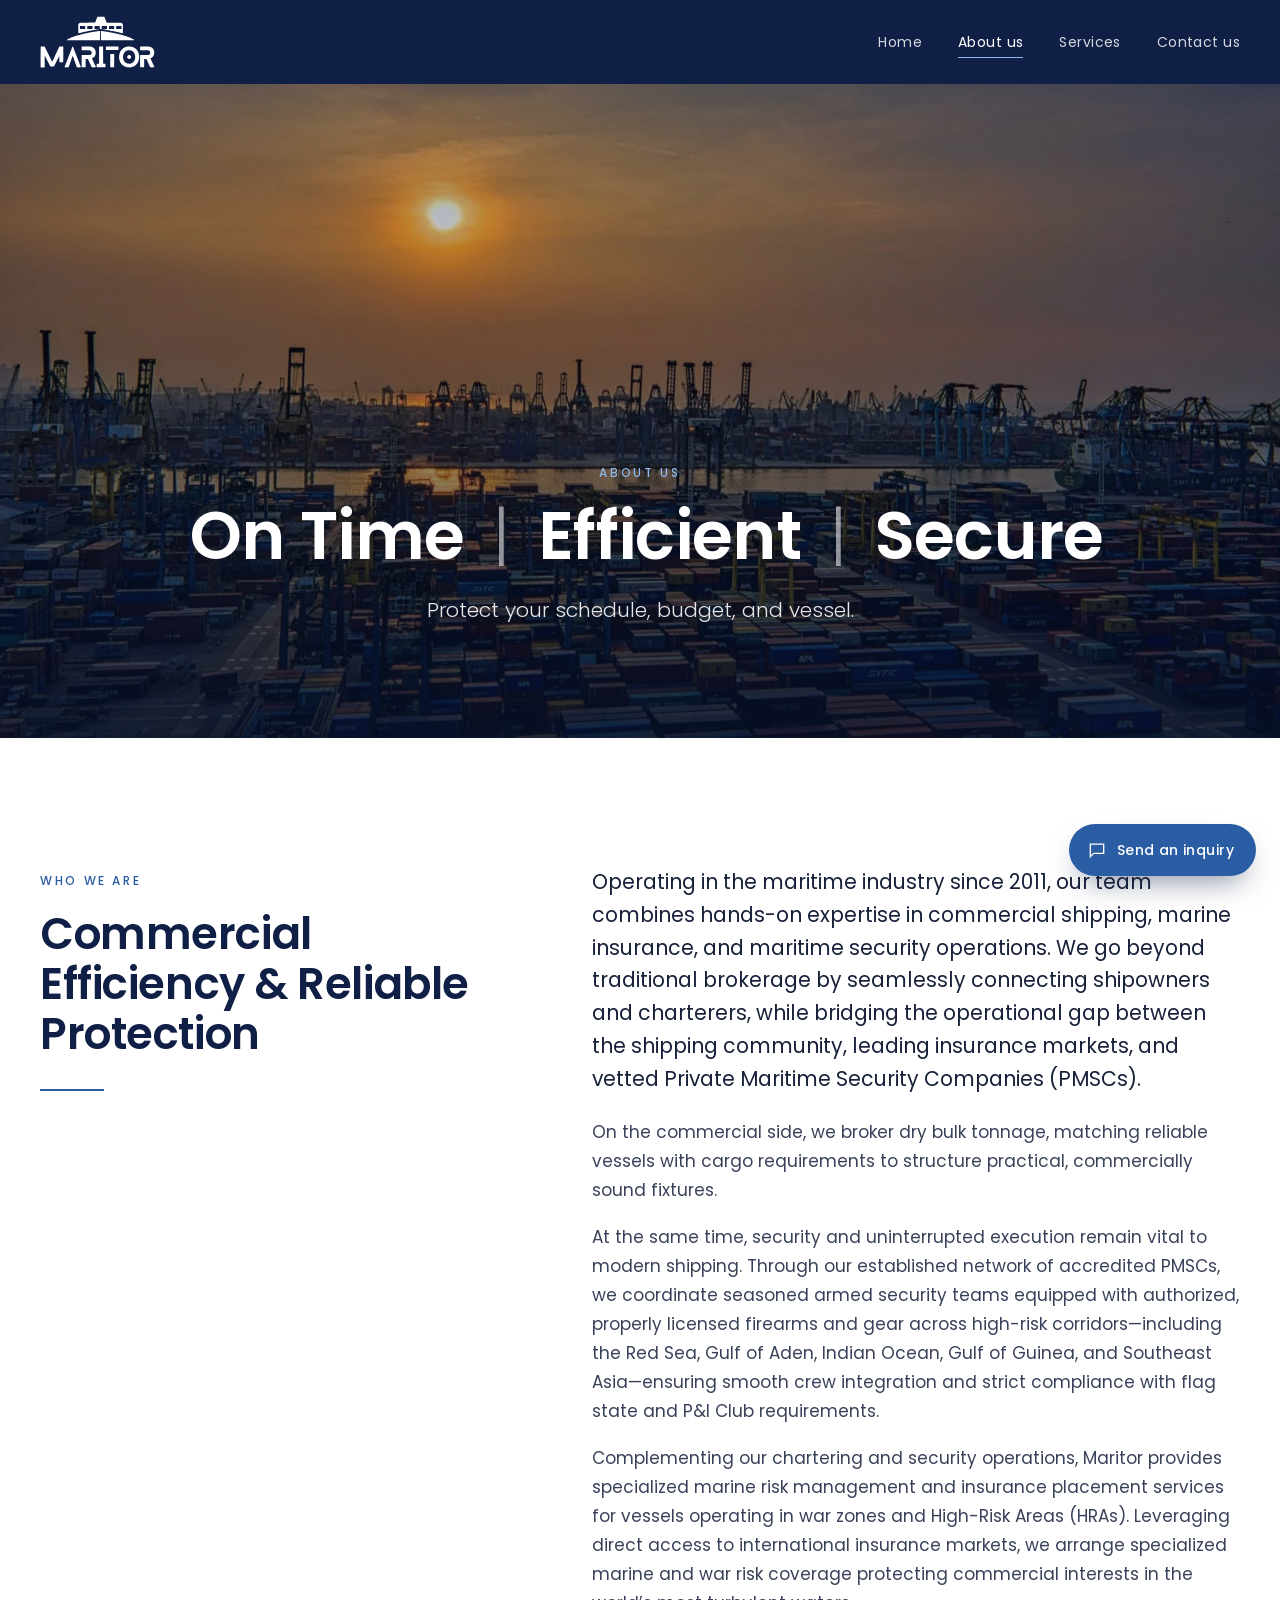
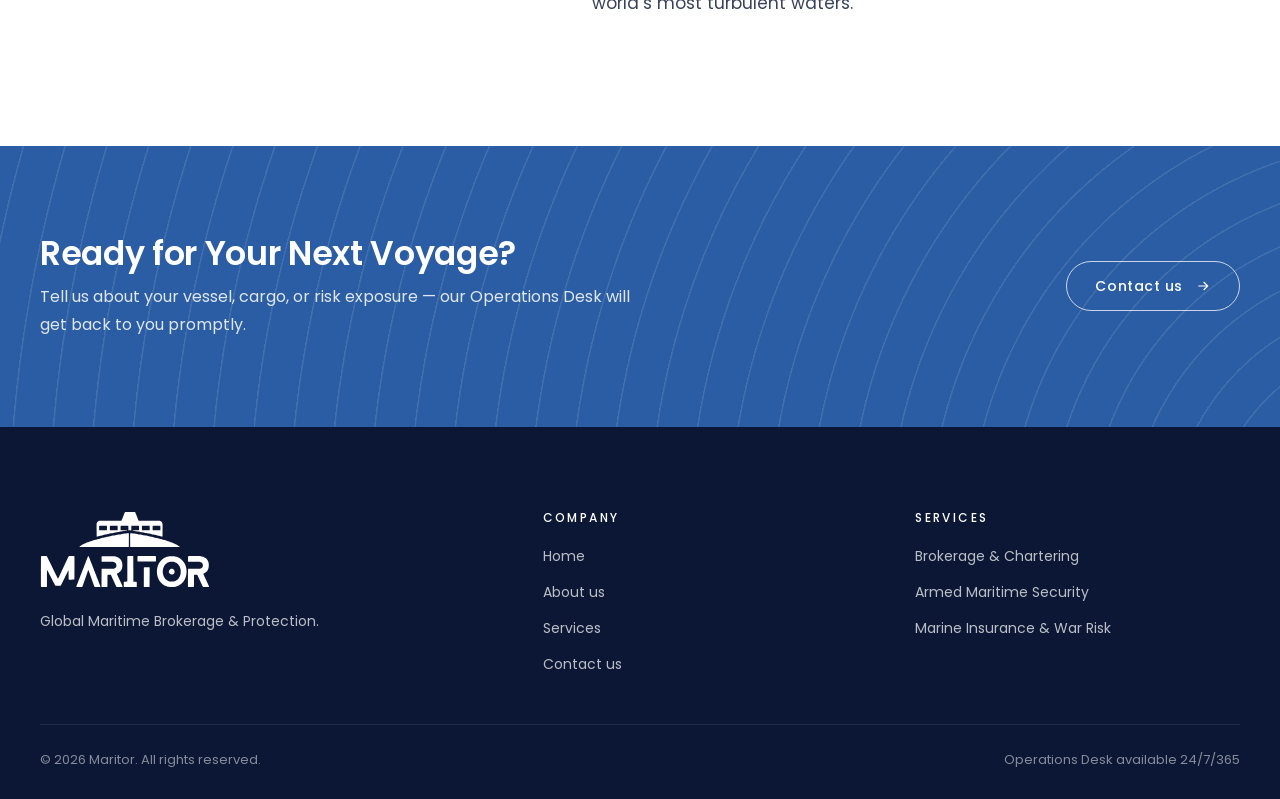
==== about.html @ a43d51b2 "Smooth page transitions (cross-fade, fixed header), remove blur on reveal Co-Authored-By: Claude Son" ====
<!doctype html>
<html lang="en" class="no-js">
<head>
  <meta charset="utf-8">
  <meta name="viewport" content="width=device-width, initial-scale=1">
  <title>About us — Maritor</title>
  <meta name="description" content="Operating in the maritime industry since 2011: chartering brokerage, armed maritime security and war risk insurance arrangement.">
  <link rel="canonical" href="https://maritorshipbrokers.com/about.html">
  <meta property="og:type" content="website">
  <meta property="og:site_name" content="Maritor">
  <meta property="og:title" content="About us — Maritor">
  <meta property="og:description" content="Operating in the maritime industry since 2011: chartering brokerage, armed maritime security and war risk insurance arrangement.">
  <meta property="og:url" content="https://maritorshipbrokers.com/about.html">
  <meta property="og:image" content="https://maritorshipbrokers.com/assets/img/about-port-v3.jpg">
  <meta name="theme-color" content="#0f1f45">
  <link rel="icon" href="assets/img/favicon.svg" type="image/svg+xml">
  <link rel="preconnect" href="https://fonts.googleapis.com">
  <link rel="preconnect" href="https://fonts.gstatic.com" crossorigin>
  <link href="https://fonts.googleapis.com/css2?family=Poppins:wght@300;400;500;600&display=swap" rel="stylesheet">
  <link rel="stylesheet" href="assets/css/style.css?v=10">
</head>
<body>
  <a class="skip-link" href="#main">Skip to content</a>

  <header class="site-header" id="top">
    <div class="container">
      <a class="brand" href="index.html" aria-label="Maritor — Home">
        <img src="assets/img/logo-white.svg" alt="Maritor" width="115" height="52">
      </a>
      <button class="nav-toggle" aria-label="Open menu" aria-expanded="false" aria-controls="site-nav"><span></span><span></span><span></span></button>
      <nav class="nav" id="site-nav" aria-label="Main">
        <ul class="nav__list">
          <li><a class="nav__link" href="index.html">Home</a></li>
          <li><a class="nav__link" href="about.html" aria-current="page">About us</a></li>
          <li><a class="nav__link" href="services.html">Services</a></li>
          <li><a class="nav__link" href="contact.html">Contact us</a></li>
        </ul>
      </nav>
    </div>
  </header>

  <main id="main">
    <section class="page-hero">
      <picture><source type="image/webp" srcset="assets/img/about-port-v3-1200.webp 1200w, assets/img/about-port-v3-2400.webp 2400w" sizes="100vw"><img class="page-hero__img" src="assets/img/about-port-v3.jpg" alt="Aerial view of a container port at dusk" fetchpriority="high" decoding="async"></picture>
      <div class="container page-hero__content">
        <span class="eyebrow eyebrow--light reveal">About us</span>
        <h1 class="page-hero__title page-hero__title--line reveal">On Time <span>|</span> Efficient <span>|</span> Secure</h1>
        <p class="page-hero__lead reveal">Protect your schedule, budget, and vessel.</p>
      </div>
    </section>

    <section class="about">
      <div class="container about__grid">
        <div class="about__heading reveal">
          <span class="eyebrow">Who we are</span>
          <h2>Commercial Efficiency &amp; Reliable Protection</h2>
          <div class="rule"></div>
        </div>
        <div class="about__body reveal">
          <p>Operating in the maritime industry since 2011, our team combines hands-on expertise in commercial shipping, marine insurance, and maritime security operations. We go beyond traditional brokerage by seamlessly connecting shipowners and charterers, while bridging the operational gap between the shipping community, leading insurance markets, and vetted Private Maritime Security Companies (PMSCs).</p>
          <p>On the commercial side, we broker dry bulk tonnage, matching reliable vessels with cargo requirements to structure practical, commercially sound fixtures.</p>
          <p>At the same time, security and uninterrupted execution remain vital to modern shipping. Through our established network of accredited PMSCs, we coordinate seasoned armed security teams equipped with authorized, properly licensed firearms and gear across high-risk corridors&mdash;including the Red Sea, Gulf of Aden, Indian Ocean, Gulf of Guinea, and Southeast Asia&mdash;ensuring smooth crew integration and strict compliance with flag state and P&amp;I Club requirements.</p>
          <p>Complementing our chartering and security operations, Maritor provides specialized marine risk management and insurance placement services for vessels operating in war zones and High-Risk Areas (HRAs). Leveraging direct access to international insurance markets, we arrange specialized marine and war risk coverage protecting commercial interests in the world&rsquo;s most turbulent waters.</p>
        </div>
      </div>
    </section>

    <section class="band">
      <div class="container">
        <div class="band__text reveal">
                    <h2>Ready for Your Next Voyage?</h2>
          <p>Tell us about your vessel, cargo, or risk exposure &mdash; our Operations Desk will get back to you promptly.</p>
        </div>
        <a class="btn btn--ghost reveal" href="contact.html">Contact us <svg viewBox="0 0 24 24" fill="none" stroke="currentColor" stroke-width="1.8" aria-hidden="true"><path d="M5 12h14M13 6l6 6-6 6"/></svg></a>
      </div>
    </section>
  </main>

  <footer class="site-footer">
    <div class="container">
      <div class="footer__top">
        <div class="footer__brand">
          <img src="assets/img/logo-white.svg" alt="Maritor" width="170" height="77">
          <p>Global Maritime Brokerage &amp; Protection.</p>
        </div>
        <div class="footer__col">
          <h3>Company</h3>
          <ul>
            <li><a href="index.html">Home</a></li>
            <li><a href="about.html">About us</a></li>
            <li><a href="services.html">Services</a></li>
            <li><a href="contact.html">Contact us</a></li>
          </ul>
        </div>
        <div class="footer__col">
          <h3>Services</h3>
          <ul>
            <li><a href="services.html#brokerage">Brokerage &amp; Chartering</a></li>
            <li><a href="services.html#security">Armed Maritime Security</a></li>
            <li><a href="services.html#insurance">Marine Insurance &amp; War Risk</a></li>
          </ul>
        </div>
      </div>
      <div class="footer__bottom">
        <span>&copy; <span data-year>2026</span> Maritor. All rights reserved.</span>
        <span>Operations Desk available 24/7/365</span>
      </div>
    </div>
  </footer>

  <script src="assets/js/main.js?v=6" defer></script>
</body>
</html>
---- assets/css/style.css ----
/* ==========================================================================
   MARITOR — global styles
   ========================================================================== */

:root {
  --navy-900: #0b1734;
  --navy-800: #0f1f45;
  --navy-700: #16295a;
  --brand: #2b5da4;
  --brand-600: #234e8c;
  --sky: #8fb8e8;
  --ink: #18213a;
  --muted: #5b6478;
  --line: #e3e7ef;
  --bg-soft: #f4f6fa;
  --white: #ffffff;

  --font: "Poppins", system-ui, -apple-system, "Segoe UI", Roboto, Arial, sans-serif;

  --header-h: 84px;
  --container: 1240px;
  --gutter: clamp(16px, 4vw, 40px);
  --radius: 6px;
  --ease: cubic-bezier(.2, .7, .2, 1);
}

*, *::before, *::after { box-sizing: border-box; }

html { -webkit-text-size-adjust: 100%; scroll-behavior: smooth; scroll-padding-top: var(--header-h); }

body {
  margin: 0;
  font-family: var(--font);
  font-size: 16px;
  line-height: 1.7;
  color: var(--ink);
  background: var(--white);
  -webkit-font-smoothing: antialiased;
  text-rendering: optimizeLegibility;
}

img, video, svg { display: block; max-width: 100%; }
a { color: inherit; text-decoration: none; }
h1, h2, h3, h4 { margin: 0; font-weight: 600; line-height: 1.15; letter-spacing: -0.01em; }
p { margin: 0 0 1.1em; }
p:last-child { margin-bottom: 0; }

.container {
  width: 100%;
  max-width: calc(var(--container) + var(--gutter) * 2);
  margin: 0 auto;
  padding: 0 var(--gutter);
}

.visually-hidden {
  position: absolute !important; width: 1px; height: 1px; overflow: hidden;
  clip: rect(0 0 0 0); white-space: nowrap;
}

.skip-link {
  position: absolute; left: 12px; top: -60px; z-index: 200;
  background: var(--white); color: var(--navy-800); padding: 10px 16px; border-radius: var(--radius);
}
.skip-link:focus { top: 12px; }

:focus-visible { outline: 2px solid var(--sky); outline-offset: 3px; }

/* ---------- Eyebrow / labels ---------- */
.eyebrow {
  display: inline-block;
  font-size: 12px;
  font-weight: 500;
  letter-spacing: 0.22em;
  text-transform: uppercase;
  color: var(--brand);
  margin-bottom: 18px;
}
.eyebrow--light { color: var(--sky); }

/* ---------- Buttons ---------- */
.btn {
  display: inline-flex; align-items: center; gap: 12px;
  height: 50px; padding: 0 28px;
  font: 500 14px/1 var(--font); letter-spacing: 0.04em;
  border-radius: 999px; border: 1px solid transparent;
  cursor: pointer;
  transition: background-color .25s var(--ease), color .25s var(--ease), border-color .25s var(--ease), transform .25s var(--ease);
}
.btn svg { width: 16px; height: 16px; transition: transform .25s var(--ease); }
.btn:hover svg { transform: translateX(4px); }

.btn--primary { background: var(--brand); color: var(--white); }
.btn--primary:hover { background: var(--brand-600); }
.btn--ghost { border-color: rgba(255,255,255,.75); color: var(--white); }
.btn--ghost:hover { background: var(--white); color: var(--navy-800); }
.btn--outline { border-color: var(--navy-800); color: var(--navy-800); }
.btn--outline:hover { background: var(--navy-800); color: var(--white); }

/* ==========================================================================
   Header
   ========================================================================== */
.site-header {
  position: fixed; inset: 0 0 auto 0; z-index: 100;
  height: var(--header-h);
  background: var(--navy-800);
  transition: box-shadow .3s var(--ease), height .3s var(--ease);
}
.site-header.is-scrolled { box-shadow: 0 6px 24px rgba(5, 12, 30, .35); }

.site-header .container {
  height: 100%;
  display: flex; align-items: center; justify-content: space-between; gap: 24px;
}

.brand { display: flex; align-items: center; color: var(--white); }
.brand img { height: 52px; width: auto; }

.nav { display: flex; align-items: center; gap: 40px; }
.nav__list { display: flex; gap: 36px; list-style: none; margin: 0; padding: 0; }
.nav__link {
  position: relative;
  font-size: 14px; font-weight: 400; letter-spacing: 0.03em;
  color: rgba(255,255,255,.82);
  padding: 6px 0;
  transition: color .2s var(--ease);
}
.nav__link::after {
  content: ""; position: absolute; left: 0; right: 0; bottom: 0; height: 1px;
  background: var(--sky); transform: scaleX(0); transform-origin: left;
  transition: transform .3s var(--ease);
}
.nav__link:hover, .nav__link[aria-current="page"] { color: var(--white); }
.nav__link:hover::after, .nav__link[aria-current="page"]::after { transform: scaleX(1); }

.nav-toggle {
  display: none;
  width: 44px; height: 44px; margin-right: -10px;
  background: none; border: 0; cursor: pointer; color: var(--white);
  position: relative;
}
.nav-toggle span {
  position: absolute; left: 11px; right: 11px; height: 2px; background: currentColor;
  transition: transform .3s var(--ease), opacity .2s;
}
.nav-toggle span:nth-child(1) { top: 15px; }
.nav-toggle span:nth-child(2) { top: 21px; }
.nav-toggle span:nth-child(3) { top: 27px; }
.nav-open .nav-toggle span:nth-child(1) { transform: translateY(6px) rotate(45deg); }
.nav-open .nav-toggle span:nth-child(2) { opacity: 0; }
.nav-open .nav-toggle span:nth-child(3) { transform: translateY(-6px) rotate(-45deg); }

@media (max-width: 860px) {
  :root { --header-h: 70px; }
  .brand img { height: 42px; }
  .nav-toggle { display: block; }
  .nav {
    position: fixed; inset: var(--header-h) 0 auto 0;
    background: var(--navy-800);
    border-top: 1px solid rgba(255,255,255,.08);
    padding: 12px var(--gutter) 28px;
    flex-direction: column; align-items: stretch; gap: 0;
    transform: translateY(-8px); opacity: 0; visibility: hidden;
    transition: opacity .25s var(--ease), transform .25s var(--ease), visibility .25s;
  }
  .nav-open .nav { transform: none; opacity: 1; visibility: visible; }
  .nav__list { flex-direction: column; gap: 0; }
  .nav__link { display: block; padding: 16px 0; font-size: 17px; border-bottom: 1px solid rgba(255,255,255,.08); }
  .nav__link::after { display: none; }
}

main { display: block; }

/* ==========================================================================
   HOME — video hero
   ========================================================================== */
.hero {
  position: relative;
  min-height: 100vh; min-height: 100svh;
  display: flex; align-items: flex-end;
  color: var(--white);
  background: var(--navy-900);
  overflow: hidden;
  isolation: isolate;
}
.hero__media {
  position: absolute; inset: 0; z-index: -2;
  width: 100%; height: 100%;
  object-fit: cover; object-position: 50% 50%;
}
.hero::before {
  /* top fade blends into header, left fade carries the copy */
  content: ""; position: absolute; inset: 0; z-index: -1;
  background:
    linear-gradient(180deg, rgba(15,31,69,.92) 0%, rgba(15,31,69,.55) 18%, rgba(15,31,69,0) 42%),
    linear-gradient(90deg, rgba(8,18,42,.55) 0%, rgba(8,18,42,.2) 40%, rgba(8,18,42,0) 60%),
    linear-gradient(0deg, rgba(8,18,42,.7) 0%, rgba(8,18,42,.35) 28%, rgba(8,18,42,0) 50%);
}
.hero__content {
  padding-top: var(--header-h);
  padding-bottom: clamp(48px, 8vh, 96px);
  max-width: 600px;
}
.hero__title {
  font-size: clamp(34px, 4.2vw, 58px);
  font-weight: 600;
  line-height: 1.06;
  margin-bottom: 26px;
}
.hero__lead {
  font-size: clamp(16px, 1.35vw, 19px);
  font-weight: 300;
  line-height: 1.65;
  color: rgba(255,255,255,.88);
  max-width: 540px;
  margin-bottom: 30px;
  padding-left: 20px;
  border-left: 2px solid var(--sky);
}
.hero__scroll {
  position: absolute; left: 50%; bottom: 28px; transform: translateX(-50%);
  width: 26px; height: 42px; border: 1.5px solid rgba(255,255,255,.6); border-radius: 14px;
}
.hero__scroll::after {
  content: ""; position: absolute; left: 50%; top: 8px; width: 3px; height: 8px; margin-left: -1.5px;
  border-radius: 2px; background: var(--white);
  animation: scrollDot 2s var(--ease) infinite;
}
@keyframes scrollDot { 0% { opacity: 0; transform: translateY(0); } 30% { opacity: 1; } 100% { opacity: 0; transform: translateY(14px); } }

@media (max-width: 860px) {
  /* phones: show the full, uncropped video frame, text on navy below it */
  .hero { display: block; min-height: 0; padding-top: var(--header-h); background: var(--navy-900); }
  .hero::before { display: none; }
  .hero__media { position: static; display: block; width: 100%; height: auto; aspect-ratio: 16 / 9; object-fit: contain; z-index: 0; }
  .hero__content { padding: 36px 0 84px; }
  .hero__title { font-size: clamp(32px, 9vw, 44px); }
  .hero__scroll { display: none; }
}

/* ==========================================================================
   HOME — intro + services column (white)
   ========================================================================== */
.intro { padding: clamp(72px, 10vw, 130px) 0; }
.intro__grid {
  display: grid;
  grid-template-columns: minmax(0, 5fr) minmax(0, 7fr);
  gap: clamp(40px, 7vw, 110px);
  align-items: start;
}
.intro__brand img { width: clamp(200px, 22vw, 280px); height: auto; margin-bottom: 34px; }
.intro__brand p { color: var(--muted); max-width: 400px; margin-bottom: 34px; }

.service-list { list-style: none; margin: 0; padding: 0; border-top: 1px solid var(--line); }
.service-list li { border-bottom: 1px solid var(--line); }
.service-list a {
  display: grid; grid-template-columns: 56px 1fr 44px; align-items: center; gap: 16px;
  padding: 30px 4px;
  transition: padding .35s var(--ease), background-color .35s var(--ease);
}
.service-list__num { font-size: 13px; font-weight: 500; letter-spacing: .1em; color: var(--brand); }
.service-list__title { font-size: clamp(20px, 2.1vw, 28px); font-weight: 500; color: var(--navy-800); line-height: 1.25; }
.service-list__arrow {
  width: 44px; height: 44px; border-radius: 50%;
  display: grid; place-items: center;
  border: 1px solid var(--line); color: var(--navy-800);
  transition: background-color .3s var(--ease), color .3s var(--ease), border-color .3s var(--ease), transform .3s var(--ease);
}
.service-list__arrow svg { width: 16px; height: 16px; }
.service-list a:hover { padding-left: 16px; background: var(--bg-soft); }
.service-list a:hover .service-list__arrow { background: var(--brand); border-color: var(--brand); color: var(--white); transform: rotate(-45deg); }

@media (max-width: 860px) {
  .intro__grid { grid-template-columns: 1fr; }
  .service-list a { grid-template-columns: 40px 1fr 40px; padding: 24px 0; }
  .service-list__arrow { width: 40px; height: 40px; }
}

/* ==========================================================================
   Image page hero (About / Services)
   ========================================================================== */
.page-hero {
  position: relative;
  min-height: 82vh; min-height: 82svh;
  display: flex; align-items: flex-end;
  color: var(--white);
  background: var(--navy-900);
  isolation: isolate; overflow: hidden;
}
.page-hero__img {
  position: absolute; inset: 0; z-index: -2;
  width: 100%; height: 100%; object-fit: cover;
  transform: scale(1.04);
  animation: heroZoom 14s var(--ease) forwards;
}
@keyframes heroZoom { to { transform: scale(1); } }
.page-hero::before {
  content: ""; position: absolute; inset: 0; z-index: -1;
  background:
    linear-gradient(180deg, rgba(15,31,69,.55) 0%, rgba(15,31,69,0) 30%),
    linear-gradient(0deg, rgba(8,18,42,.82) 0%, rgba(8,18,42,.35) 45%, rgba(8,18,42,.15) 100%);
}
.page-hero__content {
  padding-top: calc(var(--header-h) + 60px);
  padding-bottom: clamp(56px, 9vw, 110px);
  text-align: center;
  margin: 0 auto;
  max-width: 980px;
}
.page-hero__title {
  font-size: clamp(36px, 6vw, 80px);
  font-weight: 600;
  line-height: 1.05;
  margin-bottom: 22px;
}
.page-hero__lead {
  font-size: clamp(16px, 1.6vw, 21px);
  font-weight: 300;
  color: rgba(255,255,255,.9);
}

/* ==========================================================================
   About — body copy
   ========================================================================== */
.about { padding: clamp(72px, 10vw, 130px) 0; }
.about__grid {
  display: grid;
  grid-template-columns: minmax(0, 5fr) minmax(0, 7fr);
  gap: clamp(36px, 7vw, 110px);
}
.about__heading { position: sticky; top: calc(var(--header-h) + 40px); align-self: start; }
.about__heading h2 { font-size: clamp(30px, 3.4vw, 46px); color: var(--navy-800); }
.about__heading .rule { width: 64px; height: 2px; background: var(--brand); margin-top: 30px; }
.about__body { font-size: 17px; color: #39425a; }
.about__body p:first-child { font-size: clamp(19px, 1.6vw, 22px); line-height: 1.6; color: var(--ink); font-weight: 400; }

@media (max-width: 860px) {
  .about__grid { grid-template-columns: 1fr; }
  .about__heading { position: static; }
}

/* ==========================================================================
   Services — alternating rows
   ========================================================================== */
.services-intro { padding: clamp(64px, 8vw, 100px) 0 clamp(24px, 4vw, 40px); text-align: center; }
.services-intro h2 { font-size: clamp(28px, 3.4vw, 44px); color: var(--navy-800); }

.service {
  display: grid; grid-template-columns: 1fr 1fr;
  min-height: 620px;
}
.service + .service { border-top: 1px solid var(--line); }
.service__media { position: relative; overflow: hidden; background: var(--navy-800); min-height: 360px; }
.service__media img {
  position: absolute; inset: 0; width: 100%; height: 100%; object-fit: cover;
  transition: transform 1.2s var(--ease);
}
.service:hover .service__media img { transform: scale(1.04); }
.service__body {
  display: flex; flex-direction: column; justify-content: center;
  padding: clamp(48px, 7vw, 110px) clamp(24px, 6vw, 100px);
}
.service__num { font-size: 13px; font-weight: 500; letter-spacing: .2em; color: var(--brand); margin-bottom: 18px; }
.service__title { font-size: clamp(28px, 3vw, 42px); color: var(--navy-800); margin-bottom: 28px; }
.service__text { color: #39425a; max-width: 560px; margin-bottom: 36px; }
.service--reverse .service__media { order: 2; }

@media (max-width: 960px) {
  .service { grid-template-columns: 1fr; min-height: 0; }
  .service--reverse .service__media { order: 0; }
  .service__media { aspect-ratio: 16 / 10; min-height: 0; }
}

/* ==========================================================================
   Blue band (pre-footer)
   ========================================================================== */
.band {
  background: var(--brand);
  color: var(--white);
  padding: clamp(56px, 7vw, 90px) 0;
  position: relative; overflow: hidden;
}
.band::after {
  /* subtle wave lines */
  content: ""; position: absolute; inset: 0; pointer-events: none; opacity: .12;
  background: repeating-radial-gradient(circle at 110% 140%, transparent 0 38px, rgba(255,255,255,.9) 39px 40px);
}
.band .container { position: relative; z-index: 1; display: flex; align-items: center; justify-content: space-between; gap: 40px; flex-wrap: wrap; }
.band__text h2 { font-size: clamp(24px, 2.6vw, 36px); margin-bottom: 10px; }
.band__text p { color: rgba(255,255,255,.85); max-width: 620px; }
.band .btn--ghost:hover { color: var(--brand); }

/* ==========================================================================
   Contact page
   ========================================================================== */
.contact {
  padding: calc(var(--header-h) + clamp(56px, 8vw, 110px)) 0 clamp(72px, 10vw, 130px);
  background:
    linear-gradient(180deg, var(--bg-soft) 0%, var(--white) 70%);
}
.contact__grid {
  display: grid; grid-template-columns: minmax(0, 5fr) minmax(0, 7fr);
  gap: clamp(40px, 7vw, 100px); align-items: start;
}
.contact__logo { width: clamp(190px, 20vw, 260px); margin-bottom: 40px; }
.contact__title { font-size: clamp(36px, 4.4vw, 58px); color: var(--navy-800); margin-bottom: 22px; }
.contact__lead { font-size: 18px; color: var(--muted); max-width: 440px; margin-bottom: 40px; }

.ops-card {
  display: flex; gap: 18px; align-items: center;
  padding: 24px 26px;
  background: var(--navy-800); color: var(--white);
  border-radius: 10px;
  max-width: 440px;
}
.ops-card__icon {
  flex: none; width: 52px; height: 52px; border-radius: 50%;
  display: grid; place-items: center;
  background: rgba(143,184,232,.14); color: var(--sky);
}
.ops-card__icon svg { width: 24px; height: 24px; }
.ops-card strong { display: block; font-weight: 500; font-size: 16px; line-height: 1.4; }
.ops-card span { display: flex; align-items: center; gap: 8px; font-size: 14px; color: var(--sky); margin-top: 2px; }
.ops-card span::before {
  content: ""; width: 8px; height: 8px; border-radius: 50%; background: #39d98a;
  box-shadow: 0 0 0 0 rgba(57,217,138,.6); animation: pulse 2s infinite;
}
@keyframes pulse { 70% { box-shadow: 0 0 0 8px rgba(57,217,138,0); } 100% { box-shadow: 0 0 0 0 rgba(57,217,138,0); } }

.form-card {
  background: var(--white);
  border: 1px solid var(--line);
  border-radius: 12px;
  padding: clamp(28px, 4vw, 52px);
  box-shadow: 0 30px 60px -30px rgba(15, 31, 69, .25);
}
.form-card h2 { font-size: 24px; color: var(--navy-800); margin-bottom: 8px; }
.form-card > p { color: var(--muted); font-size: 15px; margin-bottom: 30px; }

.form { display: grid; grid-template-columns: 1fr 1fr; gap: 22px 20px; }
.field { display: flex; flex-direction: column; gap: 8px; }
.field--full { grid-column: 1 / -1; }
.field label { font-size: 13px; font-weight: 500; color: var(--navy-800); letter-spacing: .02em; }
.field label .req { color: var(--brand); }
.field input, .field select, .field textarea {
  width: 100%;
  font: 400 16px/1.4 var(--font); color: var(--ink);
  background: var(--bg-soft);
  border: 1px solid transparent; border-radius: var(--radius);
  padding: 14px 16px;
  transition: border-color .2s, background-color .2s, box-shadow .2s;
  -webkit-appearance: none; appearance: none;
}
.field select {
  background-image: url("data:image/svg+xml,%3Csvg xmlns='http://www.w3.org/2000/svg' viewBox='0 0 24 24' fill='none' stroke='%230f1f45' stroke-width='2'%3E%3Cpath d='m6 9 6 6 6-6'/%3E%3C/svg%3E");
  background-repeat: no-repeat; background-position: right 14px center; background-size: 18px;
  padding-right: 44px; cursor: pointer;
}
.field textarea { min-height: 160px; resize: vertical; }
.field input:focus, .field select:focus, .field textarea:focus {
  outline: none; background: var(--white); border-color: var(--brand); box-shadow: 0 0 0 4px rgba(43,93,164,.12);
}
.field.is-invalid input, .field.is-invalid select, .field.is-invalid textarea { border-color: #d64545; background: #fff6f6; }
.field__error { font-size: 12px; color: #d64545; min-height: 0; display: none; }
.field.is-invalid .field__error { display: block; }

.hp { position: absolute !important; left: -9999px !important; width: 1px; height: 1px; overflow: hidden; }

.form__footer { grid-column: 1 / -1; display: flex; align-items: center; justify-content: space-between; gap: 20px; flex-wrap: wrap; margin-top: 6px; }
.form__note { font-size: 13px; color: var(--muted); margin: 0; }
.form .btn[disabled] { opacity: .6; cursor: progress; }

.form-status {
  grid-column: 1 / -1;
  display: none;
  padding: 16px 18px; border-radius: var(--radius); font-size: 15px;
}
.form-status.is-success { display: block; background: #eaf7f0; color: #17643f; }
.form-status.is-error { display: block; background: #fdeeee; color: #9b2c2c; }

@media (max-width: 960px) {
  .contact__grid { grid-template-columns: 1fr; }
}
@media (max-width: 560px) {
  .form { grid-template-columns: 1fr; }
  .form__footer .btn { width: 100%; justify-content: center; }
}

/* ==========================================================================
   Footer
   ========================================================================== */
.site-footer { background: var(--navy-900); color: rgba(255,255,255,.72); font-size: 14px; }
.footer__top {
  display: grid; grid-template-columns: 1.4fr 1fr 1fr; gap: 48px;
  padding: clamp(56px, 7vw, 84px) 0 48px;
}
.footer__brand img { width: 170px; height: auto; margin-bottom: 22px; }
.footer__brand p { max-width: 340px; }
.footer__col h3 { font-size: 12px; font-weight: 500; letter-spacing: .2em; text-transform: uppercase; color: var(--white); margin-bottom: 20px; }
.footer__col ul { list-style: none; margin: 0; padding: 0; display: grid; gap: 12px; }
.footer__col a { transition: color .2s; }
.footer__col a:hover { color: var(--white); }
.footer__bottom {
  border-top: 1px solid rgba(255,255,255,.08);
  padding: 24px 0 28px;
  display: flex; justify-content: space-between; gap: 16px; flex-wrap: wrap;
  font-size: 13px; color: rgba(255,255,255,.5);
}

@media (max-width: 860px) {
  .footer__top { grid-template-columns: 1fr 1fr; }
  .footer__brand { grid-column: 1 / -1; }
}

/* ==========================================================================
   Reveal on scroll
   ========================================================================== */
.reveal { opacity: 0; transform: translateY(24px); transition: opacity .9s var(--ease), transform .9s var(--ease); }
.reveal.is-visible { opacity: 1; transform: none; }
.no-js .reveal { opacity: 1; transform: none; }

@media (prefers-reduced-motion: reduce) {
  *, *::before, *::after { animation: none !important; transition: none !important; scroll-behavior: auto !important; }
  .reveal { opacity: 1; transform: none; }
}

/* ==========================================================================
   HOME — single screen: video + three columns, no footer
   ========================================================================== */
.page-home { overflow: hidden; height: 100svh; }
.page-home .hero { height: 100vh; height: 100svh; align-items: stretch; }
.hero__inner { display: flex; flex-direction: column; justify-content: flex-end; padding-top: var(--header-h); padding-bottom: 92px; }
.page-home .hero__content { padding: 0 0 clamp(28px, 5vh, 56px); }
.hero-cols {
  display: grid; grid-template-columns: repeat(3, 1fr);
  padding-top: 8px;
}
.hero-col { display: block; padding: 4px 32px; color: var(--white); transition: opacity .25s; }
.hero-col + .hero-col { border-left: 2px solid rgba(255,255,255,.85); }
.hero-col:first-child { padding-left: 0; }
.hero-col h2 { font-size: clamp(17px, 1.5vw, 22px); font-weight: 600; margin-bottom: 10px; }
.hero-col p { font-size: clamp(13px, 1.05vw, 16px); font-weight: 300; line-height: 1.55; color: rgba(255,255,255,.88); margin: 0; }
.hero-col:hover h2 { color: var(--sky); }
.hero__next {
  position: absolute; left: 50%; bottom: 22px; transform: translateX(-50%);
  display: flex; flex-direction: column; align-items: center; gap: 6px;
  font-size: 11px; letter-spacing: .2em; text-transform: uppercase; color: rgba(255,255,255,.75);
}
.hero__next::after {
  content: ""; width: 10px; height: 10px; border-right: 1.5px solid currentColor; border-bottom: 1.5px solid currentColor;
  transform: rotate(45deg); animation: nudge 1.8s var(--ease) infinite;
}
@keyframes nudge { 50% { transform: translateY(5px) rotate(45deg); } }
.page-home .hero::before {
  background:
    linear-gradient(180deg, rgba(15,31,69,.6) 0%, rgba(15,31,69,0) 25%),
    linear-gradient(90deg, rgba(8,18,42,.5) 0%, rgba(8,18,42,0) 55%),
    linear-gradient(0deg, rgba(8,18,42,.85) 0%, rgba(8,18,42,.45) 35%, rgba(8,18,42,0) 60%);
}
@media (max-height: 760px) and (min-width: 861px) {
  .page-home .hero__lead { display: none; }
}
@media (max-width: 860px) {
  .page-home { overflow: auto; height: auto; }
  .page-home .hero { height: auto; }
  .hero__inner { padding-top: 0; padding-bottom: 80px; }
  .hero-cols { grid-template-columns: 1fr; padding-top: 8px; }
  .hero-col, .hero-col:first-child { padding: 20px 0 20px 18px; border-left: 2px solid rgba(255,255,255,.85); margin-top: 14px; }
  .hero-col + .hero-col { border-left-width: 2px; }
}

/* ==========================================================================
   Services hero without photo — continuous with the header
   ========================================================================== */
.page-hero--plain {
  min-height: 0;
  background: var(--navy-800);
  align-items: center;
}
.page-hero--plain::before { display: none; }
.page-hero--plain .page-hero__content {
  padding-top: calc(var(--header-h) + clamp(64px, 9vw, 120px));
  padding-bottom: clamp(64px, 9vw, 120px);
}
.page-hero--plain .page-hero__lead { color: rgba(255,255,255,.72); }
.page-hero--plain + .service { border-top: 0; }

/* ==========================================================================
   Contact — operations desk block
   ========================================================================== */
.ops-desk {
  max-width: 440px;
  padding: 4px 0 4px 26px;
  border-left: 2px solid var(--brand);
}
.ops-desk__label {
  display: block; font-size: 11px; font-weight: 500; letter-spacing: .24em; text-transform: uppercase;
  color: var(--brand); margin-bottom: 12px;
}
.ops-desk__title { font-size: 20px; font-weight: 500; color: var(--navy-800); line-height: 1.35; margin: 0 0 14px; }
.ops-desk__meta {
  display: inline-flex; align-items: center; gap: 10px; margin: 0;
  padding-top: 14px; border-top: 1px solid var(--line);
  font-size: 14px; letter-spacing: .04em; color: var(--muted);
}
.ops-desk__dot { width: 7px; height: 7px; border-radius: 50%; background: #2fbf71; box-shadow: 0 0 0 3px rgba(47,191,113,.15); }

/* ==========================================================================
   Refined motion
   ========================================================================== */
/* header + page intro on load */
.site-header { animation: headerIn .8s var(--ease) both; }
@keyframes headerIn { from { transform: translateY(-100%); } to { transform: none; } }
.brand img { transition: opacity .3s; }
.brand:hover img { opacity: .82; }

/* reveal: slightly softer, with a touch of blur */
.reveal { transition: opacity 1.1s var(--ease), transform 1.1s var(--ease); }

/* image curtain reveal */
.reveal-img img { clip-path: inset(0 0 100% 0); transform: scale(1.08); transition: clip-path 1.3s cubic-bezier(.7,0,.2,1), transform 1.8s var(--ease); }
.reveal-img.is-visible img { clip-path: inset(0 0 0 0); transform: scale(1); }
.service:hover .reveal-img.is-visible img { transform: scale(1.04); }

/* accent rules draw in */
.about__heading .rule { transform: scaleX(0); transform-origin: left; transition: transform 1.2s .3s var(--ease); }
.about__heading.is-visible .rule { transform: scaleX(1); }
.service__num { position: relative; padding-left: 44px; }
.service__num::before { content: ""; position: absolute; left: 0; top: 50%; width: 32px; height: 1px; background: var(--brand); transform: scaleX(0); transform-origin: left; transition: transform 1s .25s var(--ease); }
.is-visible .service__num::before { transform: scaleX(1); }

/* buttons: quiet sheen */
.btn { position: relative; overflow: hidden; }
.btn::after {
  content: ""; position: absolute; top: 0; bottom: 0; left: -60%; width: 40%;
  background: linear-gradient(100deg, transparent, rgba(255,255,255,.28), transparent);
  transform: skewX(-20deg); transition: left .7s var(--ease); pointer-events: none;
}
.btn:hover::after { left: 130%; }

/* home columns: staggered rise + underline on hover */
.hero-cols.is-visible .hero-col { animation: colIn 1s var(--ease) both; }
.hero-cols.is-visible .hero-col:nth-child(2) { animation-delay: .15s; }
.hero-cols.is-visible .hero-col:nth-child(3) { animation-delay: .3s; }
@keyframes colIn { from { opacity: 0; transform: translateY(18px); } to { opacity: 1; transform: none; } }
.hero-col h2 { display: inline; background: linear-gradient(currentColor, currentColor) 0 100% / 0 1px no-repeat; transition: background-size .4s var(--ease), color .25s; }
.hero-col:hover h2 { background-size: 100% 1px; }
.hero-col h2 + p { margin-top: 10px; }

/* video: slow settle on load; slight zoom anchored bottom-left = crops top & right edge */
.page-home .hero__media { --vscale: 1.1; transform-origin: 0 100%; animation: settle 2.4s var(--ease) both; }
@keyframes settle { from { opacity: 0; transform: scale(calc(var(--vscale) + .06)); } to { opacity: 1; transform: scale(var(--vscale)); } }
@media (max-width: 860px) {
  .page-home .hero__media { --vscale: 1; transform-origin: 50% 50%; }
}

/* text legibility over the video */
.page-home .hero__title { text-shadow: 0 2px 6px rgba(4,12,32,.6), 0 8px 36px rgba(4,12,32,.8); }
.page-home .hero__lead { text-shadow: 0 1px 3px rgba(4,12,32,.7), 0 4px 18px rgba(4,12,32,.7); }
.page-home .hero-col h2 { text-shadow: 0 1px 3px rgba(4,12,32,.7), 0 4px 18px rgba(4,12,32,.65); }
.page-home .hero-col p { text-shadow: 0 1px 3px rgba(4,12,32,.8), 0 3px 14px rgba(4,12,32,.7); }
.page-home .btn--ghost { box-shadow: 0 6px 24px rgba(4,12,32,.35); }
.page-home .hero__inner { position: relative; }

/* form fields lift on focus */
.field input, .field select, .field textarea { transition: border-color .2s, background-color .2s, box-shadow .25s, transform .25s; }
.field input:focus, .field select:focus, .field textarea:focus { transform: translateY(-1px); }

/* ==========================================================================
   Floating contact button + inquiry popup (inner pages)
   ========================================================================== */
.fab {
  position: fixed; right: 24px; bottom: 24px; z-index: 90;
  display: inline-flex; align-items: center; gap: 10px;
  height: 52px; padding: 0 22px 0 18px; border-radius: 999px;
  background: var(--brand); color: var(--white); border: 0; cursor: pointer;
  font: 500 14px/1 var(--font); letter-spacing: .03em;
  box-shadow: 0 14px 30px -12px rgba(15,31,69,.6);
  transform: translateY(120%); opacity: 0;
  transition: transform .5s var(--ease), opacity .5s var(--ease), background-color .25s;
}
.fab.is-shown { transform: none; opacity: 1; }
.fab:hover { background: var(--brand-600); }
.fab svg { width: 20px; height: 20px; }

.modal { position: fixed; inset: 0; z-index: 300; display: grid; place-items: center; padding: 16px; visibility: hidden; }
.modal.is-open { visibility: visible; }
.modal__backdrop { position: absolute; inset: 0; background: rgba(8,18,42,.6); backdrop-filter: blur(4px); -webkit-backdrop-filter: blur(4px); opacity: 0; transition: opacity .4s var(--ease); }
.modal.is-open .modal__backdrop { opacity: 1; }
.modal__dialog {
  position: relative; width: 100%; max-width: 520px;
  background: var(--white); border-radius: 14px; overflow: hidden;
  box-shadow: 0 40px 80px -30px rgba(5,12,30,.6);
  opacity: 0; transform: translateY(24px) scale(.98);
  transition: opacity .45s var(--ease), transform .45s var(--ease);
}
.modal.is-open .modal__dialog { opacity: 1; transform: none; }
.modal__top {
  padding: 30px 34px 26px; color: var(--white);
  background: radial-gradient(120% 120% at 100% 0%, rgba(43,93,164,.9), rgba(15,31,69,1) 70%);
}
.modal__top img { width: 120px; margin-bottom: 22px; }
.modal__top h2 { font-size: 26px; margin-bottom: 8px; }
.modal__top p { color: rgba(255,255,255,.82); font-size: 15px; margin: 0; }
.modal__body { padding: 26px 34px 32px; }
.modal__list { list-style: none; padding: 0; margin: 0 0 26px; display: grid; gap: 10px; }
.modal__list a {
  display: flex; align-items: center; justify-content: space-between; gap: 12px;
  padding: 14px 16px; border: 1px solid var(--line); border-radius: 8px;
  font-weight: 500; color: var(--navy-800);
  transition: border-color .25s, background-color .25s, padding .25s var(--ease);
}
.modal__list a:hover { border-color: var(--brand); background: var(--bg-soft); padding-left: 20px; }
.modal__list svg { width: 16px; height: 16px; color: var(--brand); flex: none; }
.modal__actions { display: flex; justify-content: space-between; align-items: center; gap: 16px; flex-wrap: wrap; }
.modal__later { background: none; border: 0; color: var(--muted); font: 400 14px var(--font); cursor: pointer; padding: 8px 0; }
.modal__later:hover { color: var(--navy-800); }
.modal__close {
  position: absolute; top: 14px; right: 14px; width: 38px; height: 38px; border-radius: 50%;
  border: 0; background: rgba(255,255,255,.12); color: var(--white); cursor: pointer;
  display: grid; place-items: center; transition: background-color .25s, transform .25s;
}
.modal__close:hover { background: rgba(255,255,255,.24); transform: rotate(90deg); }
.modal__close svg { width: 18px; height: 18px; }
.ops-dot { display: inline-flex; align-items: center; gap: 8px; font-size: 13px; color: var(--sky); margin-top: 14px; }
.ops-dot::before { content: ""; width: 8px; height: 8px; border-radius: 50%; background: #39d98a; animation: pulse 2s infinite; }
@media (max-width: 560px) {
  .fab span { display: none; }
  .fab { padding: 0; width: 56px; justify-content: center; right: 16px; bottom: 16px; }
  .modal__top, .modal__body { padding-left: 22px; padding-right: 22px; }
}

.page-hero__title--line { font-size: clamp(30px, 5.2vw, 68px); white-space: nowrap; }
.page-hero__title--line span { font-weight: 300; opacity: .55; margin: 0 .2em; }
@media (max-width: 560px) { .page-hero__title--line { white-space: normal; } }


/* ==========================================================================
   Page transitions: slow, soft cross-fade. Header stays still.
   ========================================================================== */
@view-transition { navigation: auto; }
.site-header { view-transition-name: site-header; }
::view-transition-group(site-header) { animation-duration: 0s; }
::view-transition-old(site-header), ::view-transition-new(site-header) { animation: none; mix-blend-mode: normal; }
::view-transition-old(root) { animation: vtOut .7s cubic-bezier(.4,0,.2,1) both; }
::view-transition-new(root) { animation: vtIn 1s cubic-bezier(.22,.61,.36,1) .12s both; }
@keyframes vtOut { to { opacity: 0; } }
@keyframes vtIn  { from { opacity: 0; transform: translateY(10px); } to { opacity: 1; transform: none; } }

/* fallback for browsers without cross-document view transitions */
.vt-fallback main, .vt-fallback .site-footer { animation: pageIn 1s cubic-bezier(.22,.61,.36,1) both; }
@keyframes pageIn { from { opacity: 0; transform: translateY(10px); } to { opacity: 1; transform: none; } }
.vt-fallback.page-leaving main, .vt-fallback.page-leaving .site-footer { opacity: 0; transition: opacity .55s cubic-bezier(.4,0,.2,1); }
@media (prefers-reduced-motion: reduce) {
  ::view-transition-group(*), ::view-transition-old(*), ::view-transition-new(*) { animation: none !important; }
}
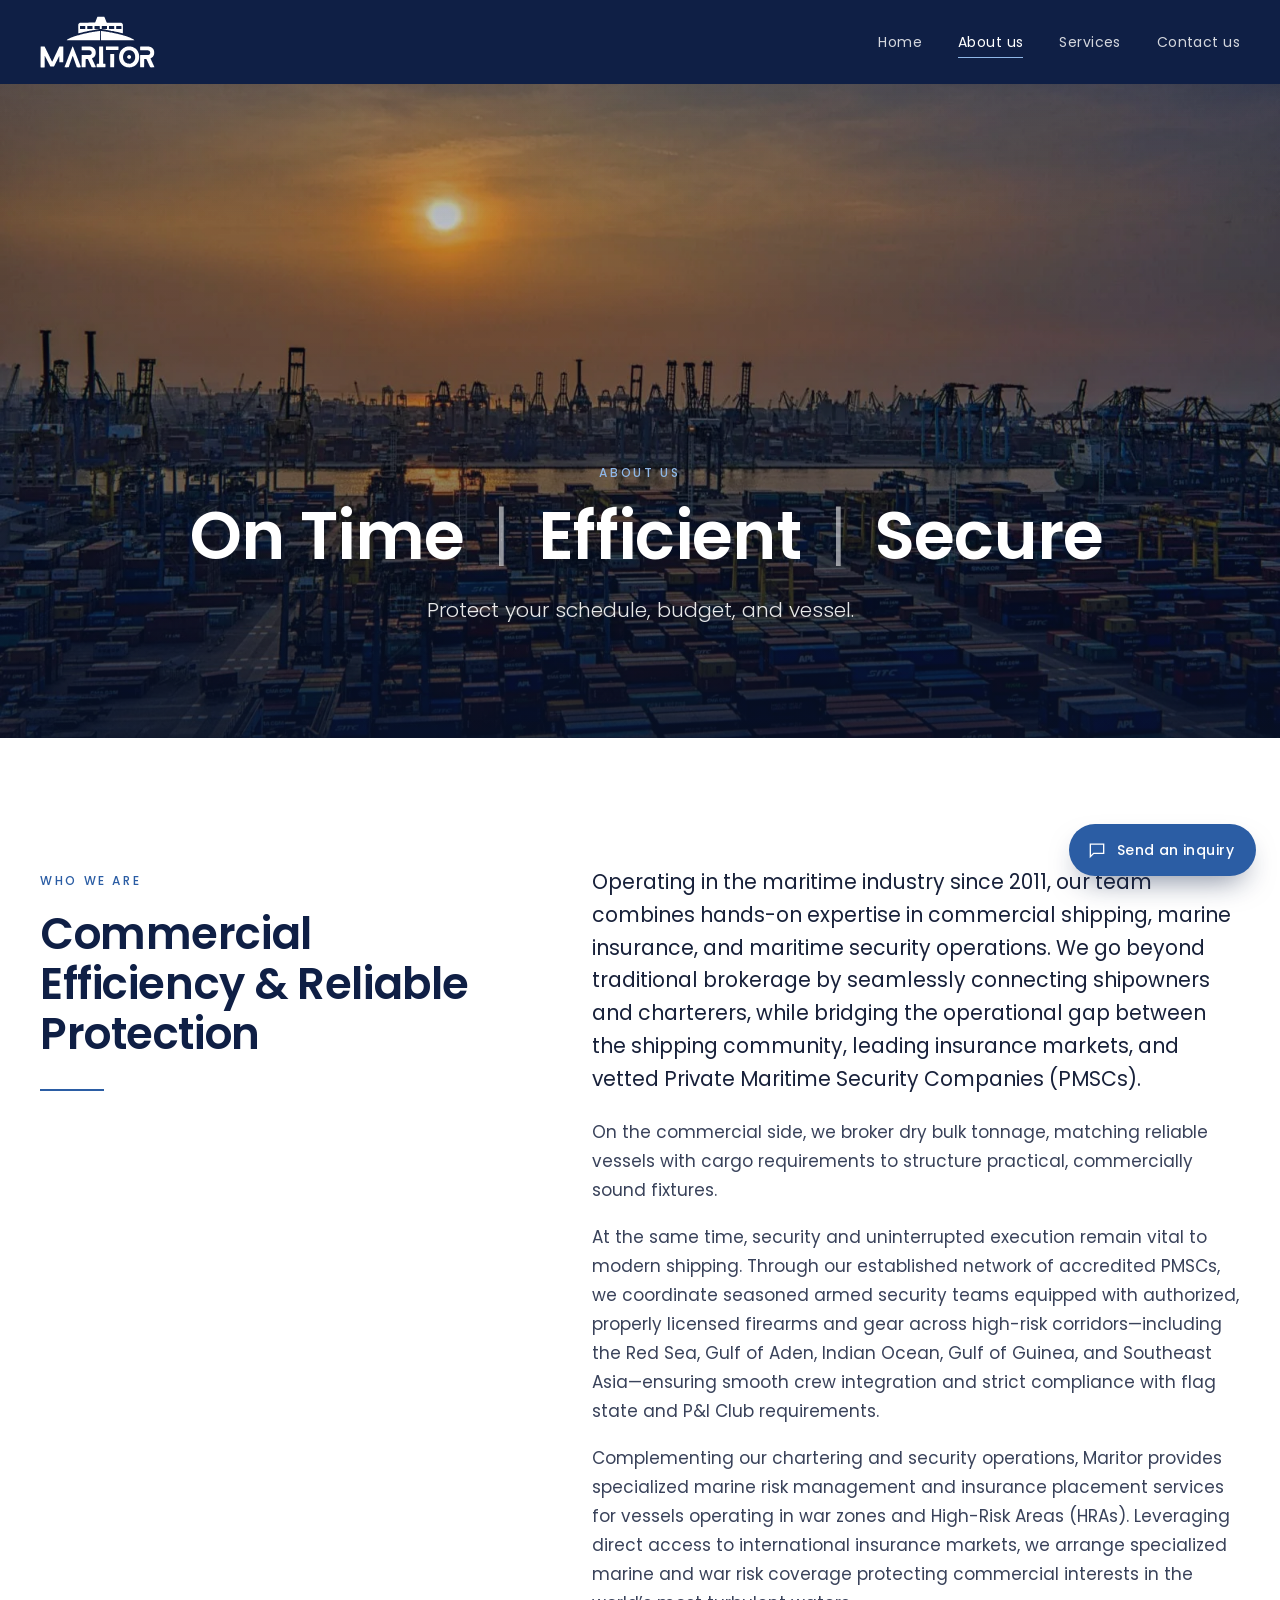
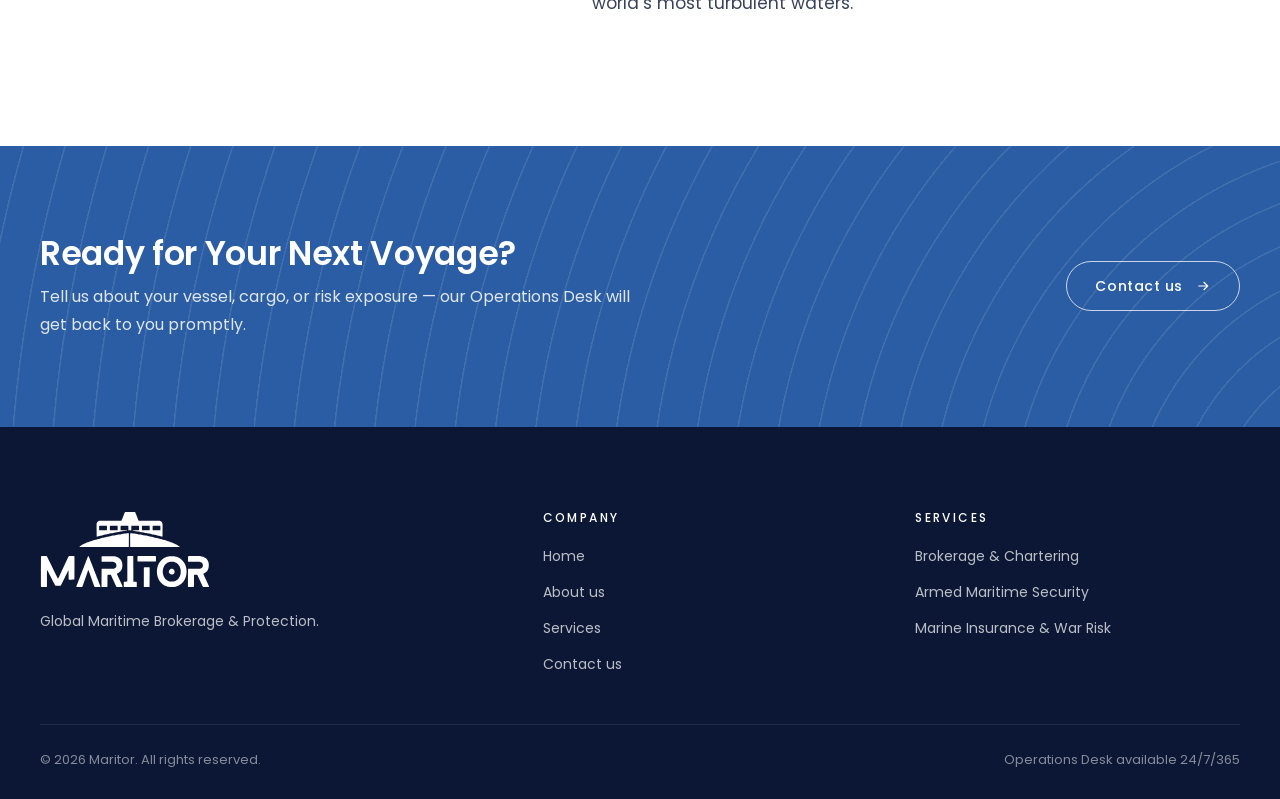
==== commit 70357ac1: "Revert "Smooth page transitions (cross-fade, fixed header), remove blur on reveal" This reverts comm" ====
--- a/about.html
+++ b/about.html
@@ -17,7 +17,7 @@
   <link rel="preconnect" href="https://fonts.googleapis.com">
   <link rel="preconnect" href="https://fonts.gstatic.com" crossorigin>
   <link href="https://fonts.googleapis.com/css2?family=Poppins:wght@300;400;500;600&display=swap" rel="stylesheet">
-  <link rel="stylesheet" href="assets/css/style.css?v=10">
+  <link rel="stylesheet" href="assets/css/style.css?v=9">
 </head>
 <body>
   <a class="skip-link" href="#main">Skip to content</a>
@@ -108,6 +108,6 @@
     </div>
   </footer>
 
-  <script src="assets/js/main.js?v=6" defer></script>
+  <script src="assets/js/main.js?v=5" defer></script>
 </body>
 </html>
--- a/assets/css/style.css
+++ b/assets/css/style.css
@@ -614,7 +614,8 @@
 .brand:hover img { opacity: .82; }
 
 /* reveal: slightly softer, with a touch of blur */
-.reveal { transition: opacity 1.1s var(--ease), transform 1.1s var(--ease); }
+.reveal { filter: blur(6px); transition: opacity 1s var(--ease), transform 1s var(--ease), filter 1s var(--ease); }
+.reveal.is-visible { filter: none; }
 
 /* image curtain reveal */
 .reveal-img img { clip-path: inset(0 0 100% 0); transform: scale(1.08); transition: clip-path 1.3s cubic-bezier(.7,0,.2,1), transform 1.8s var(--ease); }
@@ -732,24 +733,3 @@
 .page-hero__title--line { font-size: clamp(30px, 5.2vw, 68px); white-space: nowrap; }
 .page-hero__title--line span { font-weight: 300; opacity: .55; margin: 0 .2em; }
 @media (max-width: 560px) { .page-hero__title--line { white-space: normal; } }
-
-
-/* ==========================================================================
-   Page transitions: slow, soft cross-fade. Header stays still.
-   ========================================================================== */
-@view-transition { navigation: auto; }
-.site-header { view-transition-name: site-header; }
-::view-transition-group(site-header) { animation-duration: 0s; }
-::view-transition-old(site-header), ::view-transition-new(site-header) { animation: none; mix-blend-mode: normal; }
-::view-transition-old(root) { animation: vtOut .7s cubic-bezier(.4,0,.2,1) both; }
-::view-transition-new(root) { animation: vtIn 1s cubic-bezier(.22,.61,.36,1) .12s both; }
-@keyframes vtOut { to { opacity: 0; } }
-@keyframes vtIn  { from { opacity: 0; transform: translateY(10px); } to { opacity: 1; transform: none; } }
-
-/* fallback for browsers without cross-document view transitions */
-.vt-fallback main, .vt-fallback .site-footer { animation: pageIn 1s cubic-bezier(.22,.61,.36,1) both; }
-@keyframes pageIn { from { opacity: 0; transform: translateY(10px); } to { opacity: 1; transform: none; } }
-.vt-fallback.page-leaving main, .vt-fallback.page-leaving .site-footer { opacity: 0; transition: opacity .55s cubic-bezier(.4,0,.2,1); }
-@media (prefers-reduced-motion: reduce) {
-  ::view-transition-group(*), ::view-transition-old(*), ::view-transition-new(*) { animation: none !important; }
-}
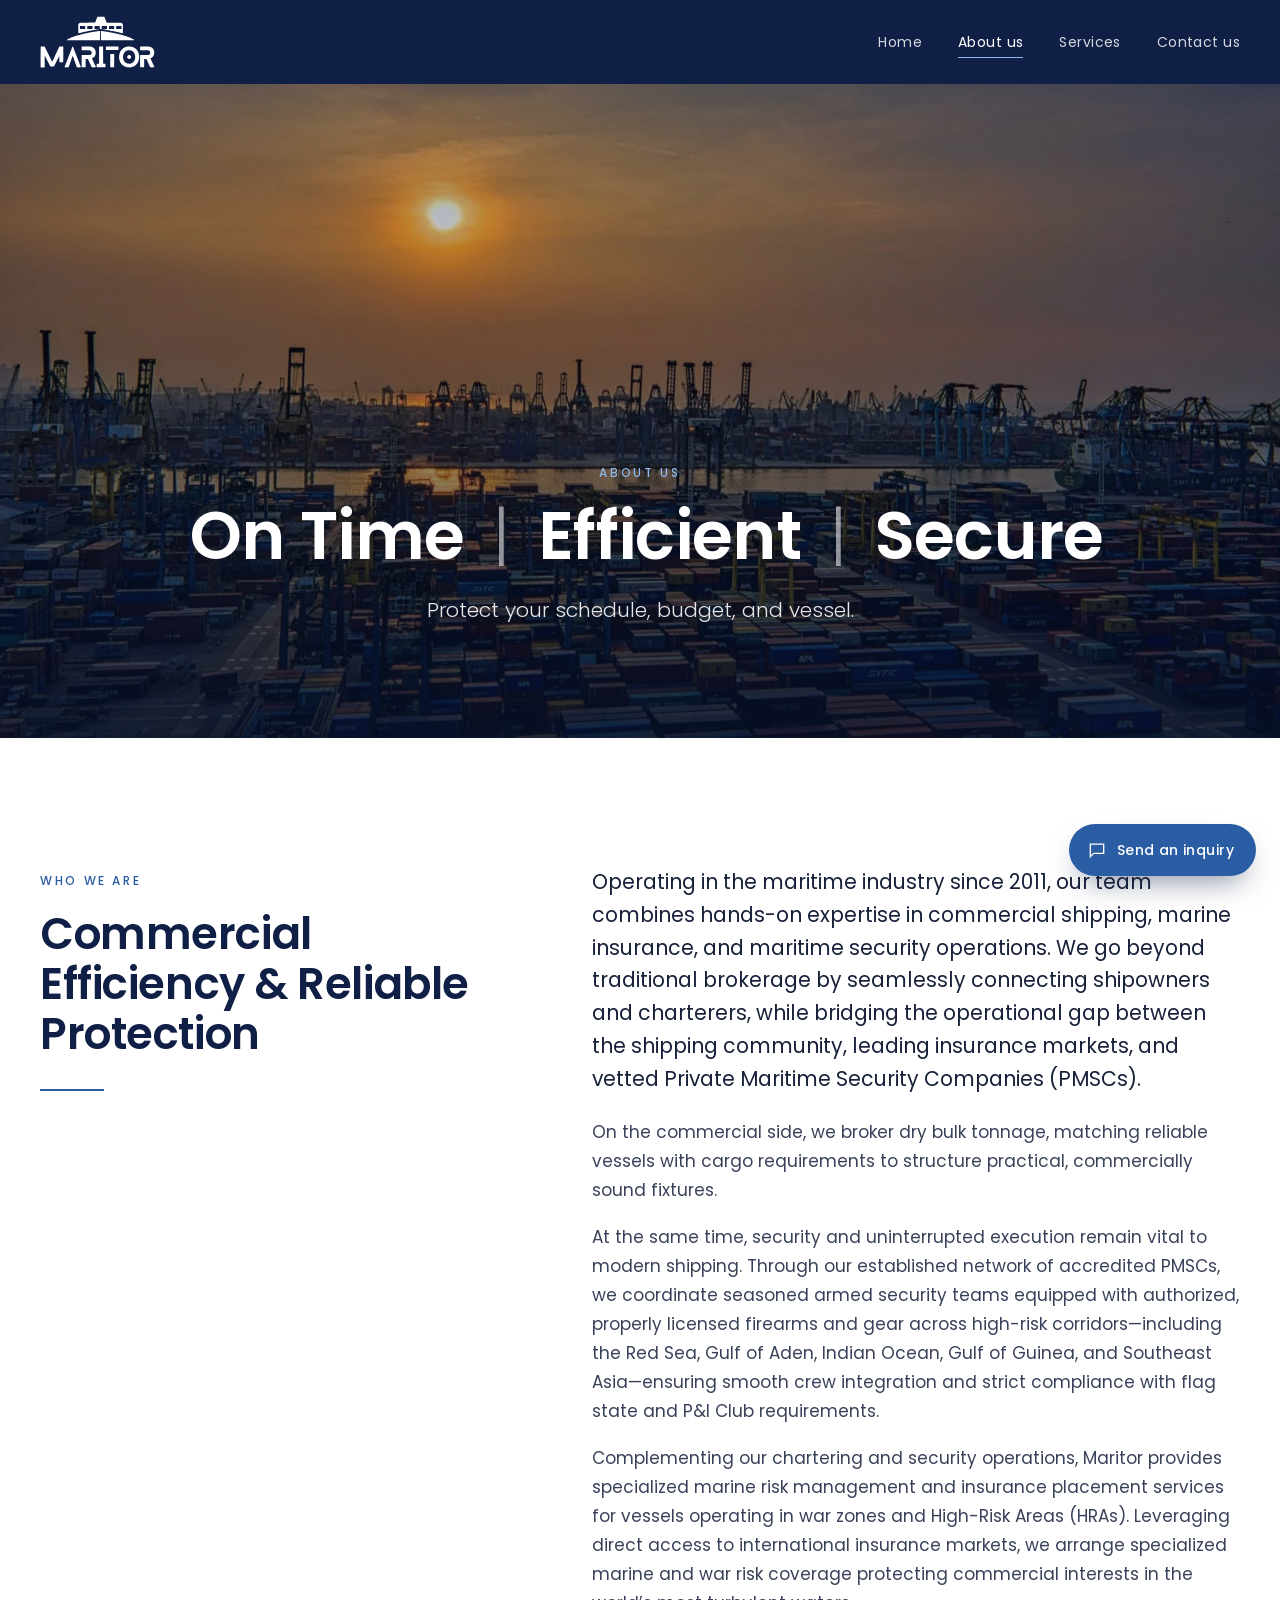
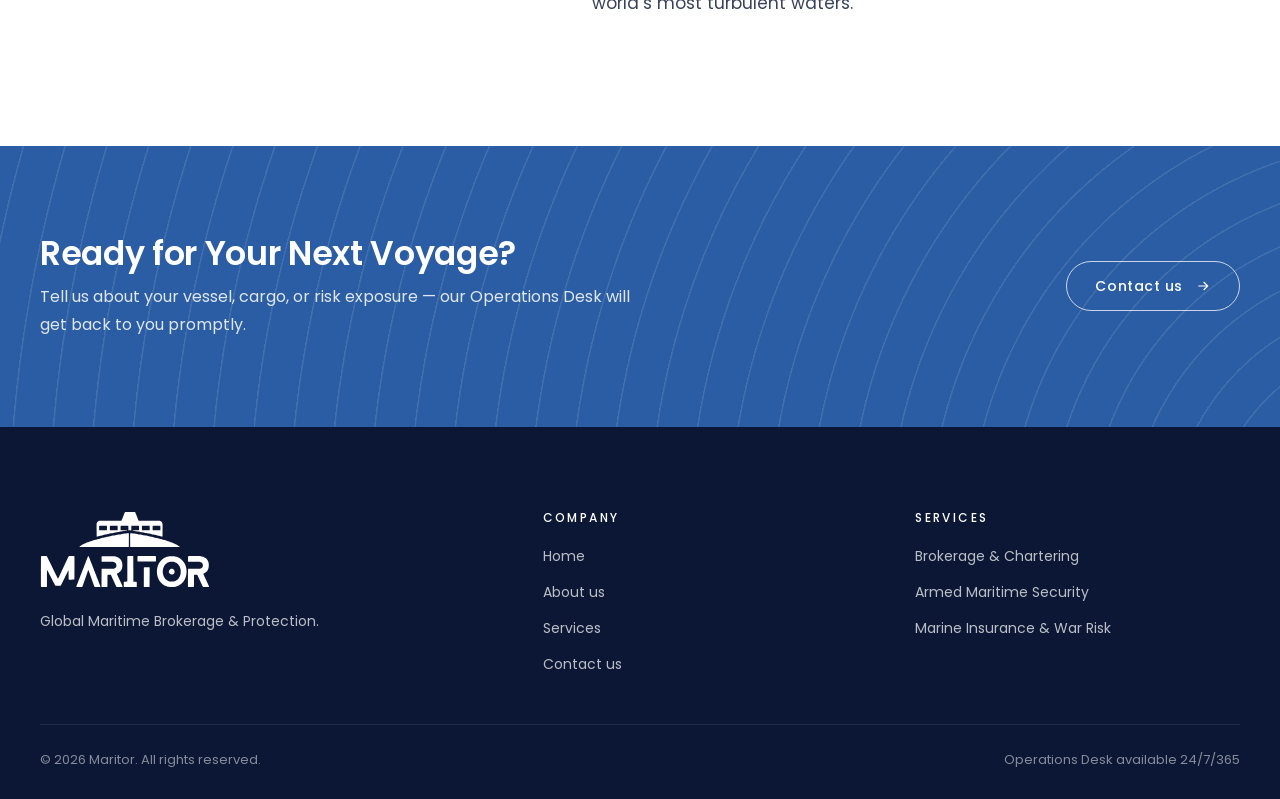
==== commit 48372a94: "Revert "Fix fallback page fade-out being overridden by animation fill-mode" This reverts commit 8ebf" ====
--- a/about.html
+++ b/about.html
@@ -17,7 +17,7 @@
   <link rel="preconnect" href="https://fonts.googleapis.com">
   <link rel="preconnect" href="https://fonts.gstatic.com" crossorigin>
   <link href="https://fonts.googleapis.com/css2?family=Poppins:wght@300;400;500;600&display=swap" rel="stylesheet">
-  <link rel="stylesheet" href="assets/css/style.css?v=9">
+  <link rel="stylesheet" href="assets/css/style.css?v=10">
 </head>
 <body>
   <a class="skip-link" href="#main">Skip to content</a>
@@ -108,6 +108,6 @@
     </div>
   </footer>
 
-  <script src="assets/js/main.js?v=5" defer></script>
+  <script src="assets/js/main.js?v=6" defer></script>
 </body>
 </html>
--- a/assets/css/style.css
+++ b/assets/css/style.css
@@ -614,8 +614,7 @@
 .brand:hover img { opacity: .82; }
 
 /* reveal: slightly softer, with a touch of blur */
-.reveal { filter: blur(6px); transition: opacity 1s var(--ease), transform 1s var(--ease), filter 1s var(--ease); }
-.reveal.is-visible { filter: none; }
+.reveal { transition: opacity 1.1s var(--ease), transform 1.1s var(--ease); }
 
 /* image curtain reveal */
 .reveal-img img { clip-path: inset(0 0 100% 0); transform: scale(1.08); transition: clip-path 1.3s cubic-bezier(.7,0,.2,1), transform 1.8s var(--ease); }
@@ -733,3 +732,24 @@
 .page-hero__title--line { font-size: clamp(30px, 5.2vw, 68px); white-space: nowrap; }
 .page-hero__title--line span { font-weight: 300; opacity: .55; margin: 0 .2em; }
 @media (max-width: 560px) { .page-hero__title--line { white-space: normal; } }
+
+
+/* ==========================================================================
+   Page transitions: slow, soft cross-fade. Header stays still.
+   ========================================================================== */
+@view-transition { navigation: auto; }
+.site-header { view-transition-name: site-header; }
+::view-transition-group(site-header) { animation-duration: 0s; }
+::view-transition-old(site-header), ::view-transition-new(site-header) { animation: none; mix-blend-mode: normal; }
+::view-transition-old(root) { animation: vtOut .7s cubic-bezier(.4,0,.2,1) both; }
+::view-transition-new(root) { animation: vtIn 1s cubic-bezier(.22,.61,.36,1) .12s both; }
+@keyframes vtOut { to { opacity: 0; } }
+@keyframes vtIn  { from { opacity: 0; transform: translateY(10px); } to { opacity: 1; transform: none; } }
+
+/* fallback for browsers without cross-document view transitions */
+.vt-fallback main, .vt-fallback .site-footer { animation: pageIn 1s cubic-bezier(.22,.61,.36,1) both; }
+@keyframes pageIn { from { opacity: 0; transform: translateY(10px); } to { opacity: 1; transform: none; } }
+.vt-fallback.page-leaving main, .vt-fallback.page-leaving .site-footer { opacity: 0; transition: opacity .55s cubic-bezier(.4,0,.2,1); }
+@media (prefers-reduced-motion: reduce) {
+  ::view-transition-group(*), ::view-transition-old(*), ::view-transition-new(*) { animation: none !important; }
+}
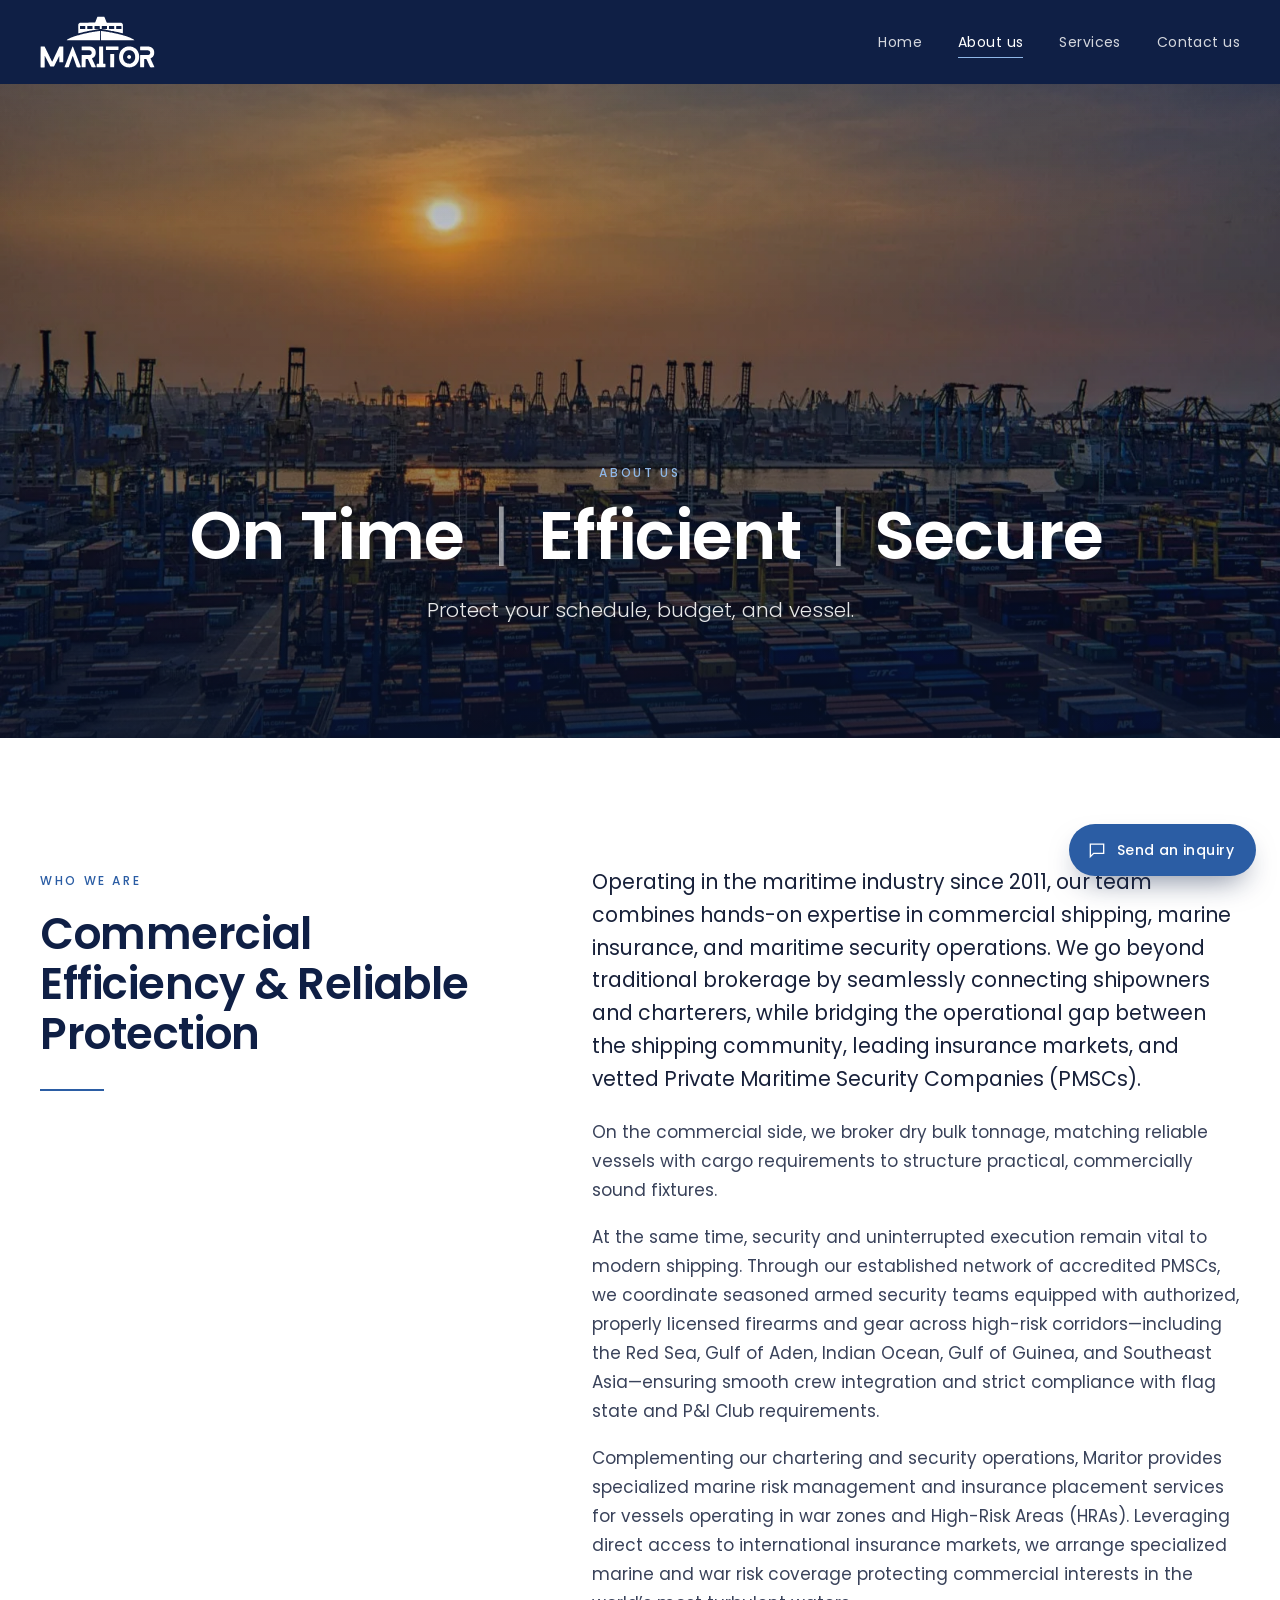
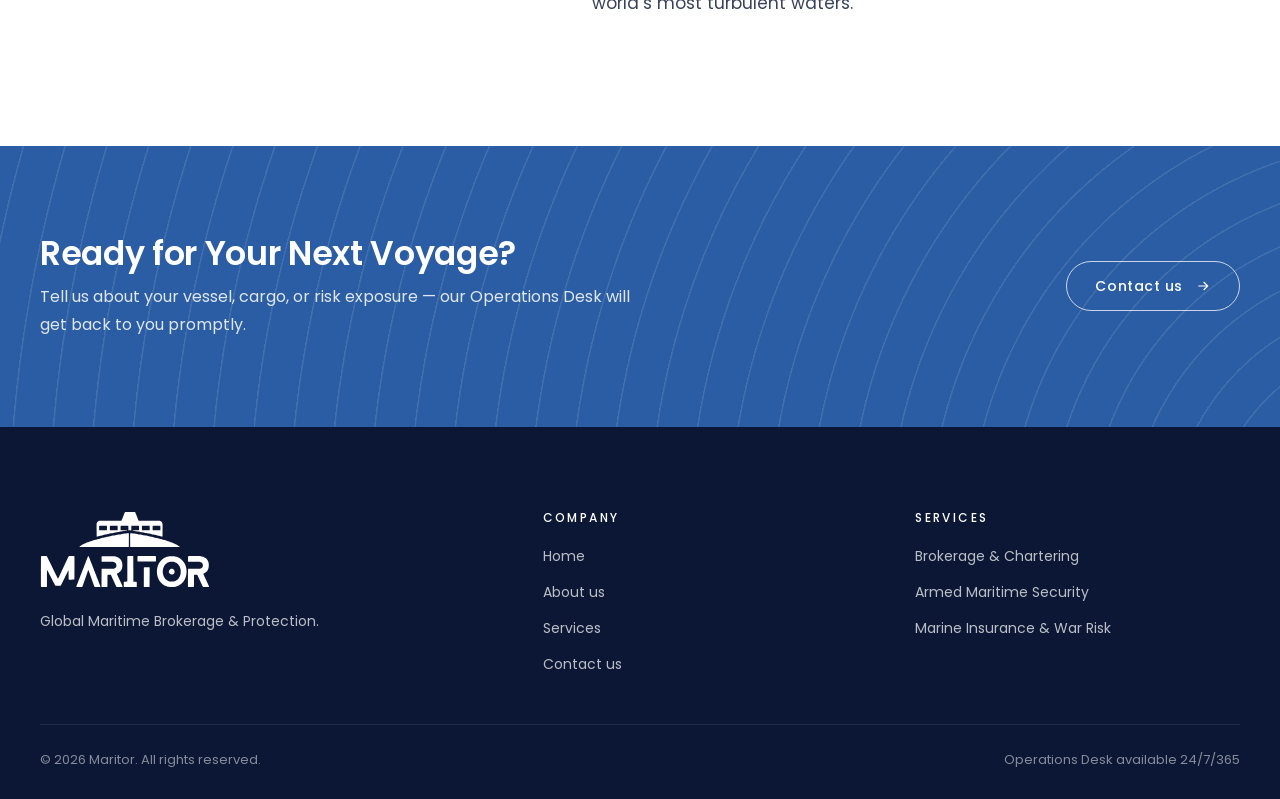
==== commit cfffbea8: "Home: seamless slow cross-dissolve at the hero video loop point Two stacked players; the next play-t" ====
--- a/about.html
+++ b/about.html
@@ -17,7 +17,7 @@
   <link rel="preconnect" href="https://fonts.googleapis.com">
   <link rel="preconnect" href="https://fonts.gstatic.com" crossorigin>
   <link href="https://fonts.googleapis.com/css2?family=Poppins:wght@300;400;500;600&display=swap" rel="stylesheet">
-  <link rel="stylesheet" href="assets/css/style.css?v=10">
+  <link rel="stylesheet" href="assets/css/style.css?v=12">
 </head>
 <body>
   <a class="skip-link" href="#main">Skip to content</a>
@@ -108,6 +108,6 @@
     </div>
   </footer>
 
-  <script src="assets/js/main.js?v=6" defer></script>
+  <script src="assets/js/main.js?v=7" defer></script>
 </body>
 </html>
--- a/assets/css/style.css
+++ b/assets/css/style.css
@@ -614,7 +614,8 @@
 .brand:hover img { opacity: .82; }
 
 /* reveal: slightly softer, with a touch of blur */
-.reveal { transition: opacity 1.1s var(--ease), transform 1.1s var(--ease); }
+.reveal { filter: blur(6px); transition: opacity 1s var(--ease), transform 1s var(--ease), filter 1s var(--ease); }
+.reveal.is-visible { filter: none; }
 
 /* image curtain reveal */
 .reveal-img img { clip-path: inset(0 0 100% 0); transform: scale(1.08); transition: clip-path 1.3s cubic-bezier(.7,0,.2,1), transform 1.8s var(--ease); }
@@ -735,21 +736,12 @@
 
 
 /* ==========================================================================
-   Page transitions: slow, soft cross-fade. Header stays still.
-   ========================================================================== */
-@view-transition { navigation: auto; }
-.site-header { view-transition-name: site-header; }
-::view-transition-group(site-header) { animation-duration: 0s; }
-::view-transition-old(site-header), ::view-transition-new(site-header) { animation: none; mix-blend-mode: normal; }
-::view-transition-old(root) { animation: vtOut .7s cubic-bezier(.4,0,.2,1) both; }
-::view-transition-new(root) { animation: vtIn 1s cubic-bezier(.22,.61,.36,1) .12s both; }
-@keyframes vtOut { to { opacity: 0; } }
-@keyframes vtIn  { from { opacity: 0; transform: translateY(10px); } to { opacity: 1; transform: none; } }
-
-/* fallback for browsers without cross-document view transitions */
-.vt-fallback main, .vt-fallback .site-footer { animation: pageIn 1s cubic-bezier(.22,.61,.36,1) both; }
-@keyframes pageIn { from { opacity: 0; transform: translateY(10px); } to { opacity: 1; transform: none; } }
-.vt-fallback.page-leaving main, .vt-fallback.page-leaving .site-footer { opacity: 0; transition: opacity .55s cubic-bezier(.4,0,.2,1); }
-@media (prefers-reduced-motion: reduce) {
-  ::view-transition-group(*), ::view-transition-old(*), ::view-transition-new(*) { animation: none !important; }
-}
+   Hero video: two stacked players, seamless slow cross-dissolve at the loop point
+   ========================================================================== */
+.hero__video { position: absolute; inset: 0; z-index: -2; overflow: hidden; }
+.hero__video .hero__media { position: absolute; inset: 0; z-index: auto; }
+.hero__media--b { opacity: 0; animation: none !important; transition: opacity var(--xfade, 3s) cubic-bezier(.45,0,.25,1); will-change: opacity; }
+@media (max-width: 860px) {
+  .hero__video { position: relative; inset: auto; z-index: 0; width: 100%; aspect-ratio: 16 / 9; }
+  .page-home .hero__video .hero__media { position: absolute; inset: 0; width: 100%; height: 100%; aspect-ratio: auto; }
+}
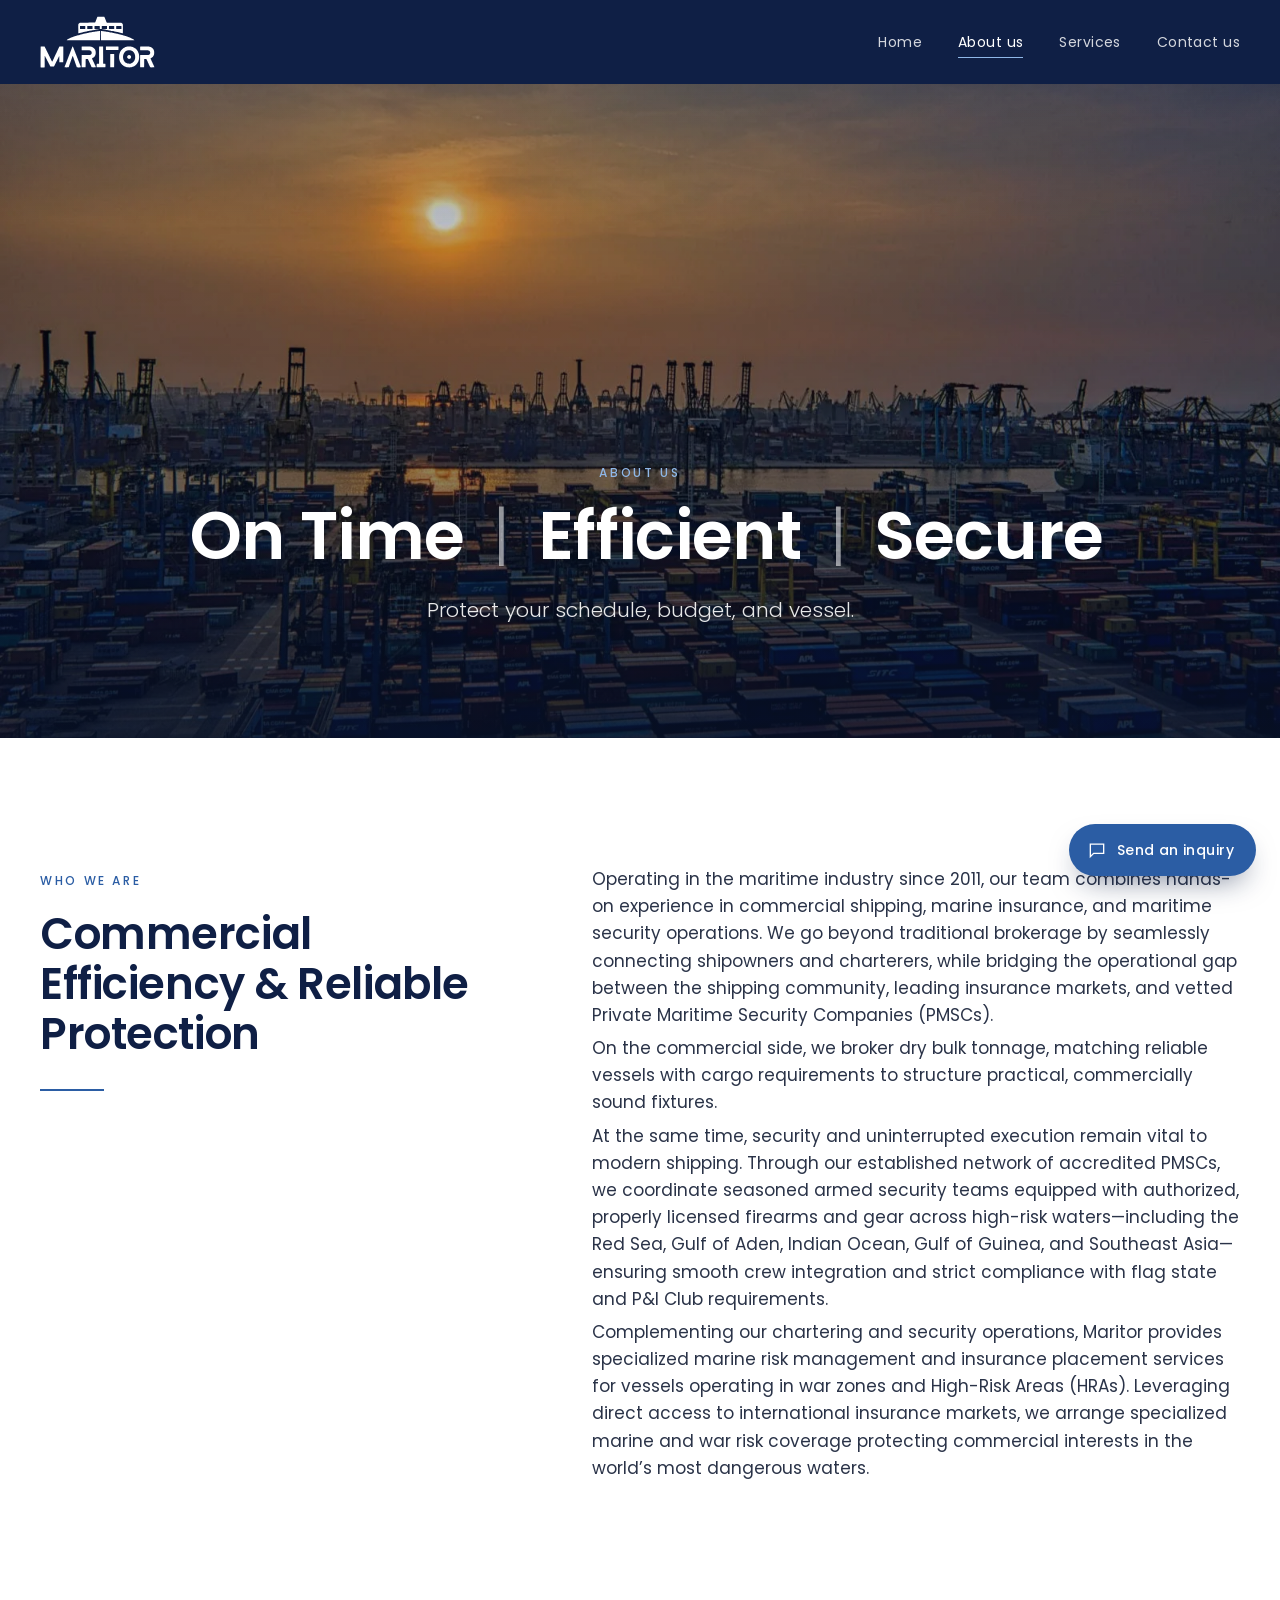
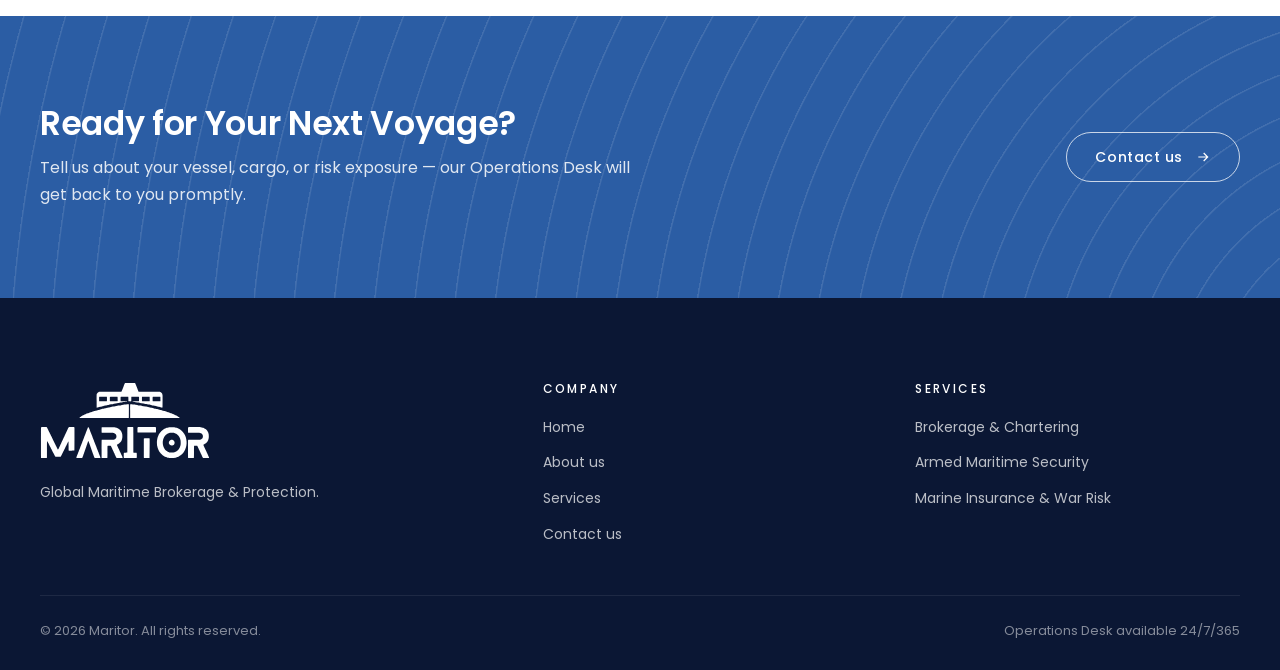
==== commit ca1fde50: "Client corrections: About/Services/Contact text, compact About body, mobile video, centered About ti" ====
--- a/about.html
+++ b/about.html
@@ -17,7 +17,7 @@
   <link rel="preconnect" href="https://fonts.googleapis.com">
   <link rel="preconnect" href="https://fonts.gstatic.com" crossorigin>
   <link href="https://fonts.googleapis.com/css2?family=Poppins:wght@300;400;500;600&display=swap" rel="stylesheet">
-  <link rel="stylesheet" href="assets/css/style.css?v=12">
+  <link rel="stylesheet" href="assets/css/style.css?v=14">
 </head>
 <body>
   <a class="skip-link" href="#main">Skip to content</a>
@@ -57,10 +57,10 @@
           <div class="rule"></div>
         </div>
         <div class="about__body reveal">
-          <p>Operating in the maritime industry since 2011, our team combines hands-on expertise in commercial shipping, marine insurance, and maritime security operations. We go beyond traditional brokerage by seamlessly connecting shipowners and charterers, while bridging the operational gap between the shipping community, leading insurance markets, and vetted Private Maritime Security Companies (PMSCs).</p>
+          <p>Operating in the maritime industry since 2011, our team combines hands-on experience in commercial shipping, marine insurance, and maritime security operations. We go beyond traditional brokerage by seamlessly connecting shipowners and charterers, while bridging the operational gap between the shipping community, leading insurance markets, and vetted Private Maritime Security Companies (PMSCs).</p>
           <p>On the commercial side, we broker dry bulk tonnage, matching reliable vessels with cargo requirements to structure practical, commercially sound fixtures.</p>
-          <p>At the same time, security and uninterrupted execution remain vital to modern shipping. Through our established network of accredited PMSCs, we coordinate seasoned armed security teams equipped with authorized, properly licensed firearms and gear across high-risk corridors&mdash;including the Red Sea, Gulf of Aden, Indian Ocean, Gulf of Guinea, and Southeast Asia&mdash;ensuring smooth crew integration and strict compliance with flag state and P&amp;I Club requirements.</p>
-          <p>Complementing our chartering and security operations, Maritor provides specialized marine risk management and insurance placement services for vessels operating in war zones and High-Risk Areas (HRAs). Leveraging direct access to international insurance markets, we arrange specialized marine and war risk coverage protecting commercial interests in the world&rsquo;s most turbulent waters.</p>
+          <p>At the same time, security and uninterrupted execution remain vital to modern shipping. Through our established network of accredited PMSCs, we coordinate seasoned armed security teams equipped with authorized, properly licensed firearms and gear across high-risk waters&mdash;including the Red Sea, Gulf of Aden, Indian Ocean, Gulf of Guinea, and Southeast Asia&mdash;ensuring smooth crew integration and strict compliance with flag state and P&amp;I Club requirements.</p>
+          <p>Complementing our chartering and security operations, Maritor provides specialized marine risk management and insurance placement services for vessels operating in war zones and High-Risk Areas (HRAs). Leveraging direct access to international insurance markets, we arrange specialized marine and war risk coverage protecting commercial interests in the world&rsquo;s most dangerous waters.</p>
         </div>
       </div>
     </section>
@@ -108,6 +108,6 @@
     </div>
   </footer>
 
-  <script src="assets/js/main.js?v=7" defer></script>
+  <script src="assets/js/main.js?v=8" defer></script>
 </body>
 </html>
--- a/assets/css/style.css
+++ b/assets/css/style.css
@@ -745,3 +745,12 @@
   .hero__video { position: relative; inset: auto; z-index: 0; width: 100%; aspect-ratio: 16 / 9; }
   .page-home .hero__video .hero__media { position: absolute; inset: 0; width: 100%; height: 100%; aspect-ratio: auto; }
 }
+
+/* About body: one font size, compact like the client's sample */
+.about__body { font-size: 17px; line-height: 1.6; color: #2a3348; }
+.about__body p, .about__body p:first-child { font-size: inherit; line-height: inherit; color: inherit; font-weight: 400; margin: 0 0 .35em; }
+@media (max-width: 560px) {
+  .page-hero__title--line { font-size: clamp(34px, 10vw, 44px); line-height: 1.15; }
+  .page-hero__title--line span { display: block; height: 0; overflow: hidden; margin: 0; }
+  .page-hero__content { text-align: center; margin-left: auto; margin-right: auto; }
+}
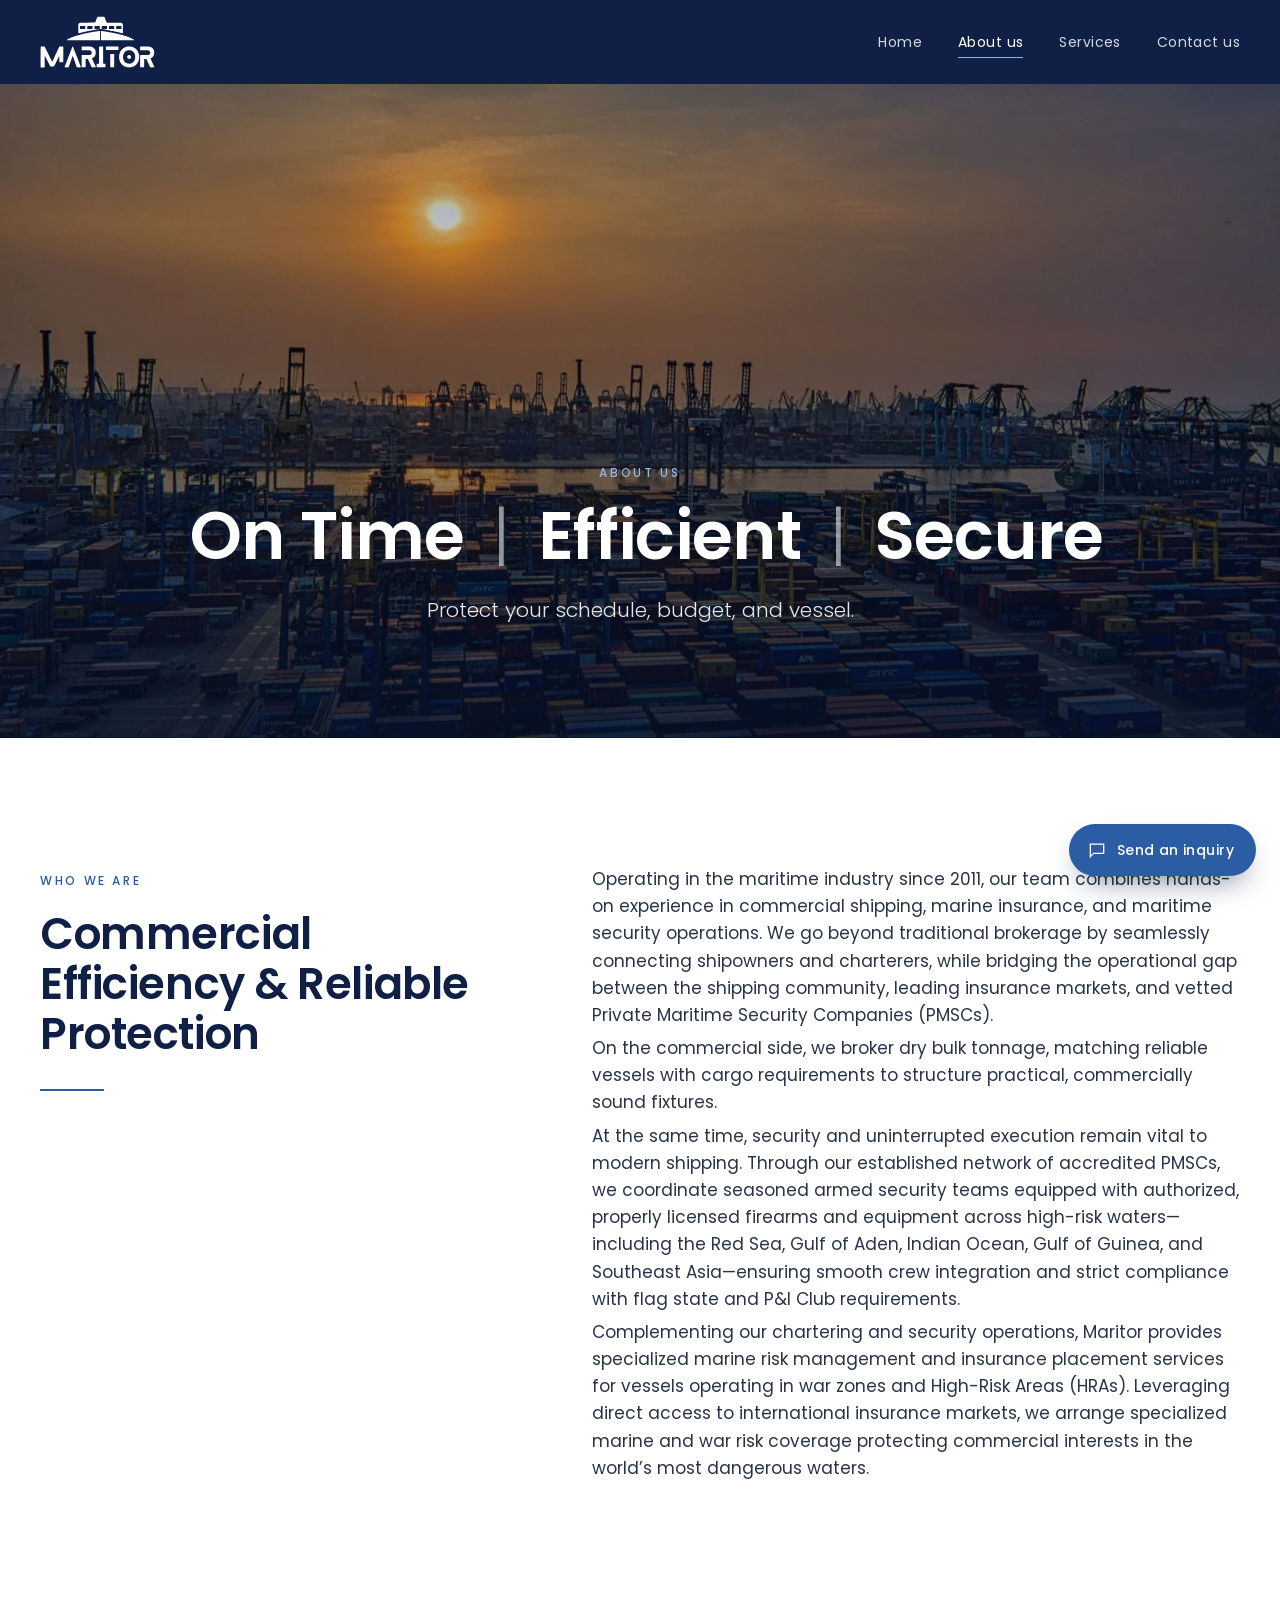
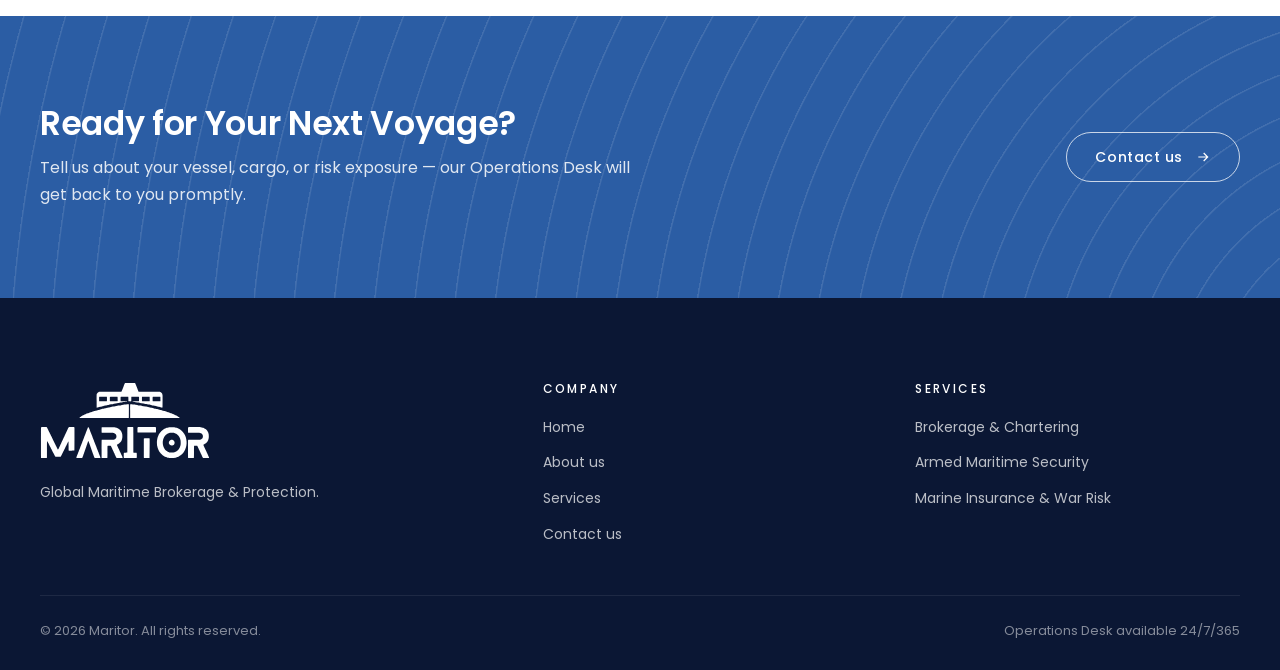
==== commit 4bd1c74c: "About: replace 'gear' with 'equipment' Co-Authored-By: Claude Sonnet 5.5 <noreply@anthropic.com>" ====
--- a/about.html
+++ b/about.html
@@ -17,7 +17,7 @@
   <link rel="preconnect" href="https://fonts.googleapis.com">
   <link rel="preconnect" href="https://fonts.gstatic.com" crossorigin>
   <link href="https://fonts.googleapis.com/css2?family=Poppins:wght@300;400;500;600&display=swap" rel="stylesheet">
-  <link rel="stylesheet" href="assets/css/style.css?v=14">
+  <link rel="stylesheet" href="assets/css/style.css?v=15">
 </head>
 <body>
   <a class="skip-link" href="#main">Skip to content</a>
@@ -59,7 +59,7 @@
         <div class="about__body reveal">
           <p>Operating in the maritime industry since 2011, our team combines hands-on experience in commercial shipping, marine insurance, and maritime security operations. We go beyond traditional brokerage by seamlessly connecting shipowners and charterers, while bridging the operational gap between the shipping community, leading insurance markets, and vetted Private Maritime Security Companies (PMSCs).</p>
           <p>On the commercial side, we broker dry bulk tonnage, matching reliable vessels with cargo requirements to structure practical, commercially sound fixtures.</p>
-          <p>At the same time, security and uninterrupted execution remain vital to modern shipping. Through our established network of accredited PMSCs, we coordinate seasoned armed security teams equipped with authorized, properly licensed firearms and gear across high-risk waters&mdash;including the Red Sea, Gulf of Aden, Indian Ocean, Gulf of Guinea, and Southeast Asia&mdash;ensuring smooth crew integration and strict compliance with flag state and P&amp;I Club requirements.</p>
+          <p>At the same time, security and uninterrupted execution remain vital to modern shipping. Through our established network of accredited PMSCs, we coordinate seasoned armed security teams equipped with authorized, properly licensed firearms and equipment across high-risk waters&mdash;including the Red Sea, Gulf of Aden, Indian Ocean, Gulf of Guinea, and Southeast Asia&mdash;ensuring smooth crew integration and strict compliance with flag state and P&amp;I Club requirements.</p>
           <p>Complementing our chartering and security operations, Maritor provides specialized marine risk management and insurance placement services for vessels operating in war zones and High-Risk Areas (HRAs). Leveraging direct access to international insurance markets, we arrange specialized marine and war risk coverage protecting commercial interests in the world&rsquo;s most dangerous waters.</p>
         </div>
       </div>
--- a/assets/css/style.css
+++ b/assets/css/style.css
@@ -754,3 +754,10 @@
   .page-hero__title--line span { display: block; height: 0; overflow: hidden; margin: 0; }
   .page-hero__content { text-align: center; margin-left: auto; margin-right: auto; }
 }
+@media (max-width: 860px) {
+  /* home: breathing room between video and headline */
+  .page-home .hero__content { padding-top: 44px; }
+  /* image heroes: copy centred vertically in the picture */
+  .page-hero { align-items: center; }
+  .page-hero__content { padding-top: calc(var(--header-h) + 24px); padding-bottom: 24px; }
+}
